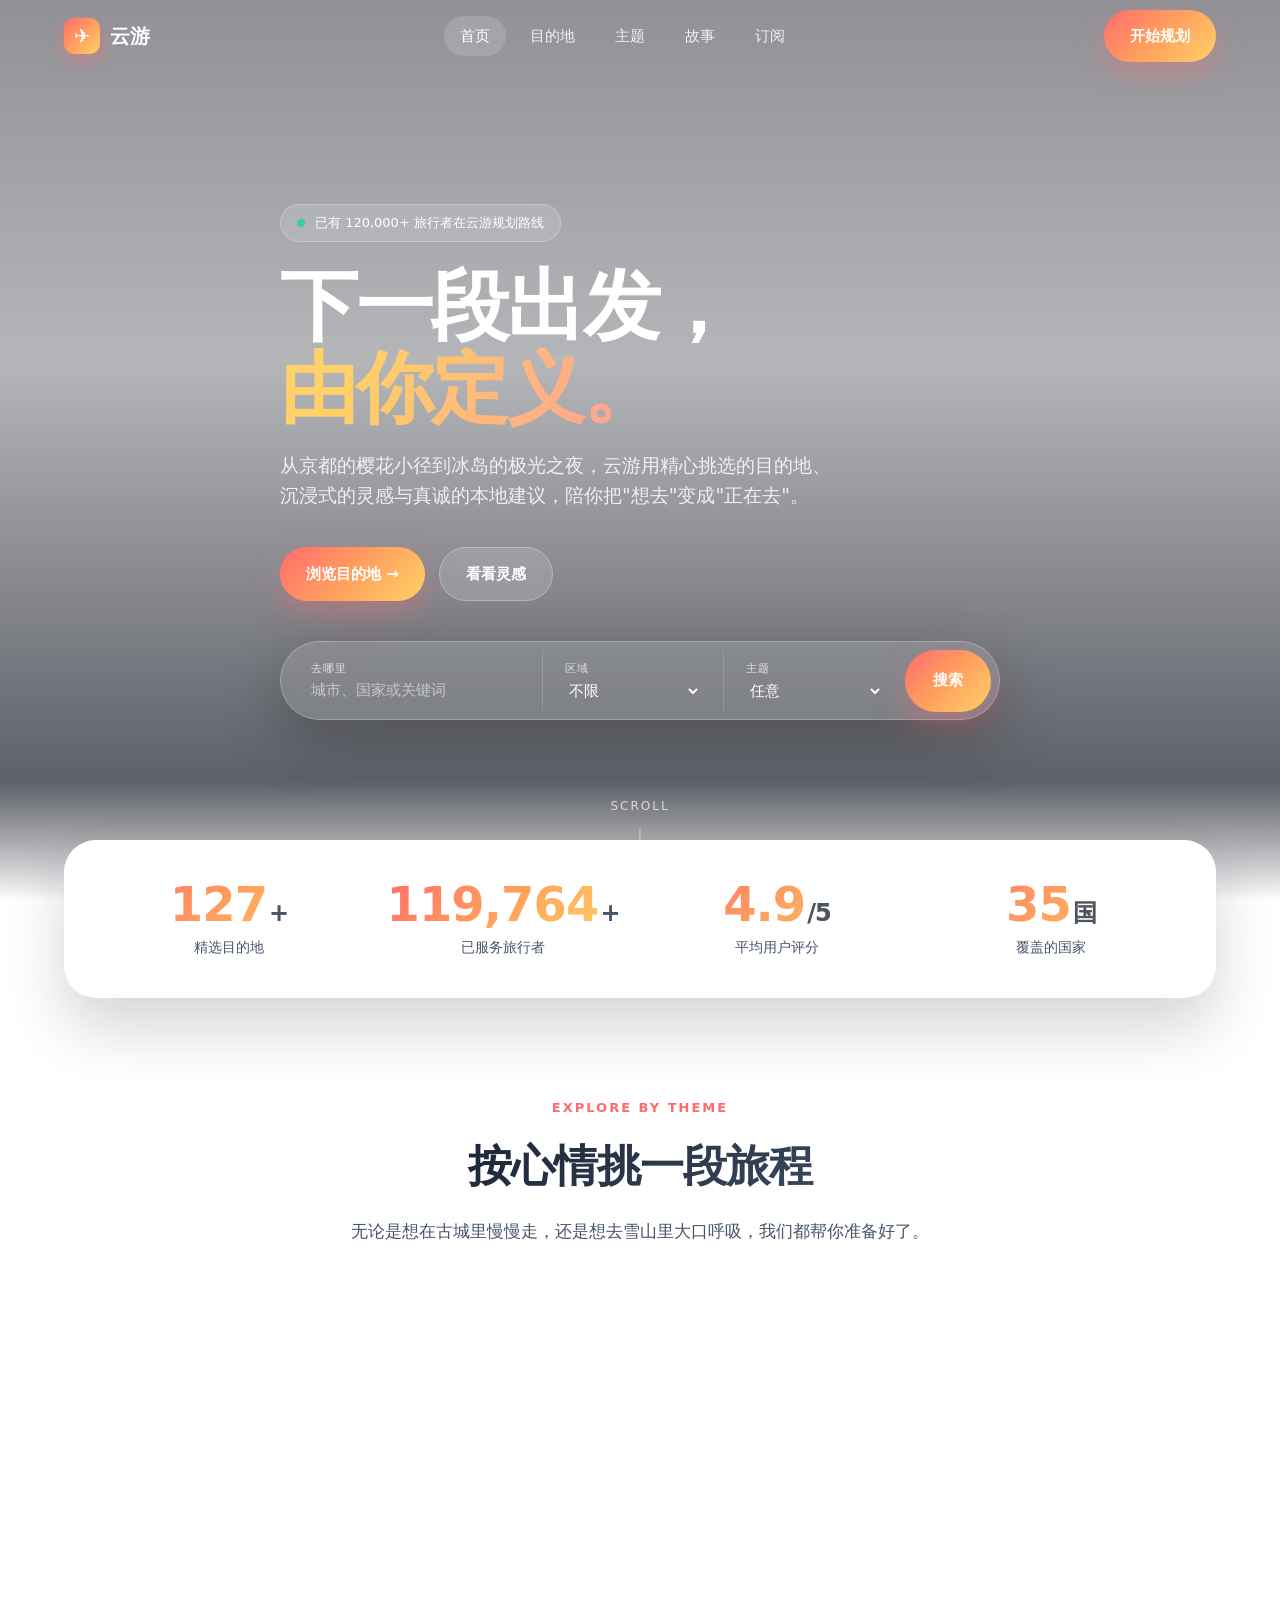
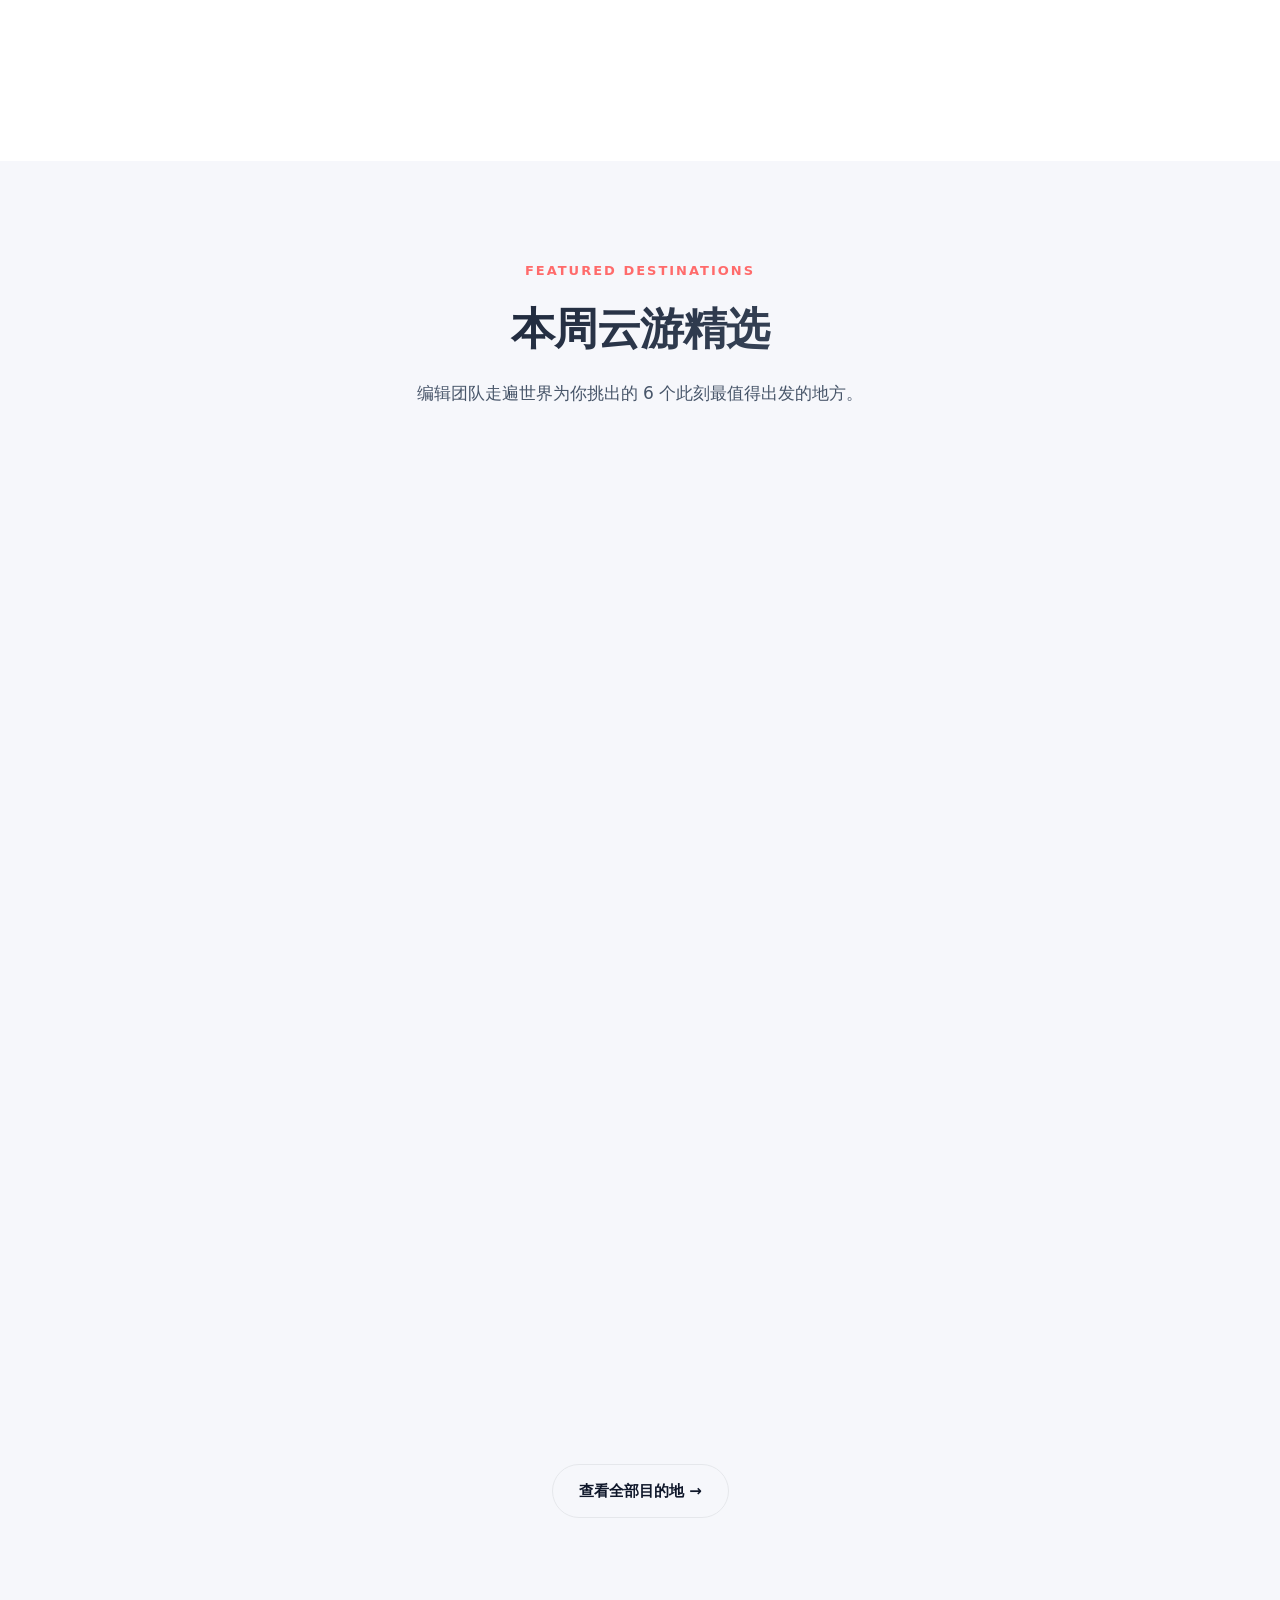
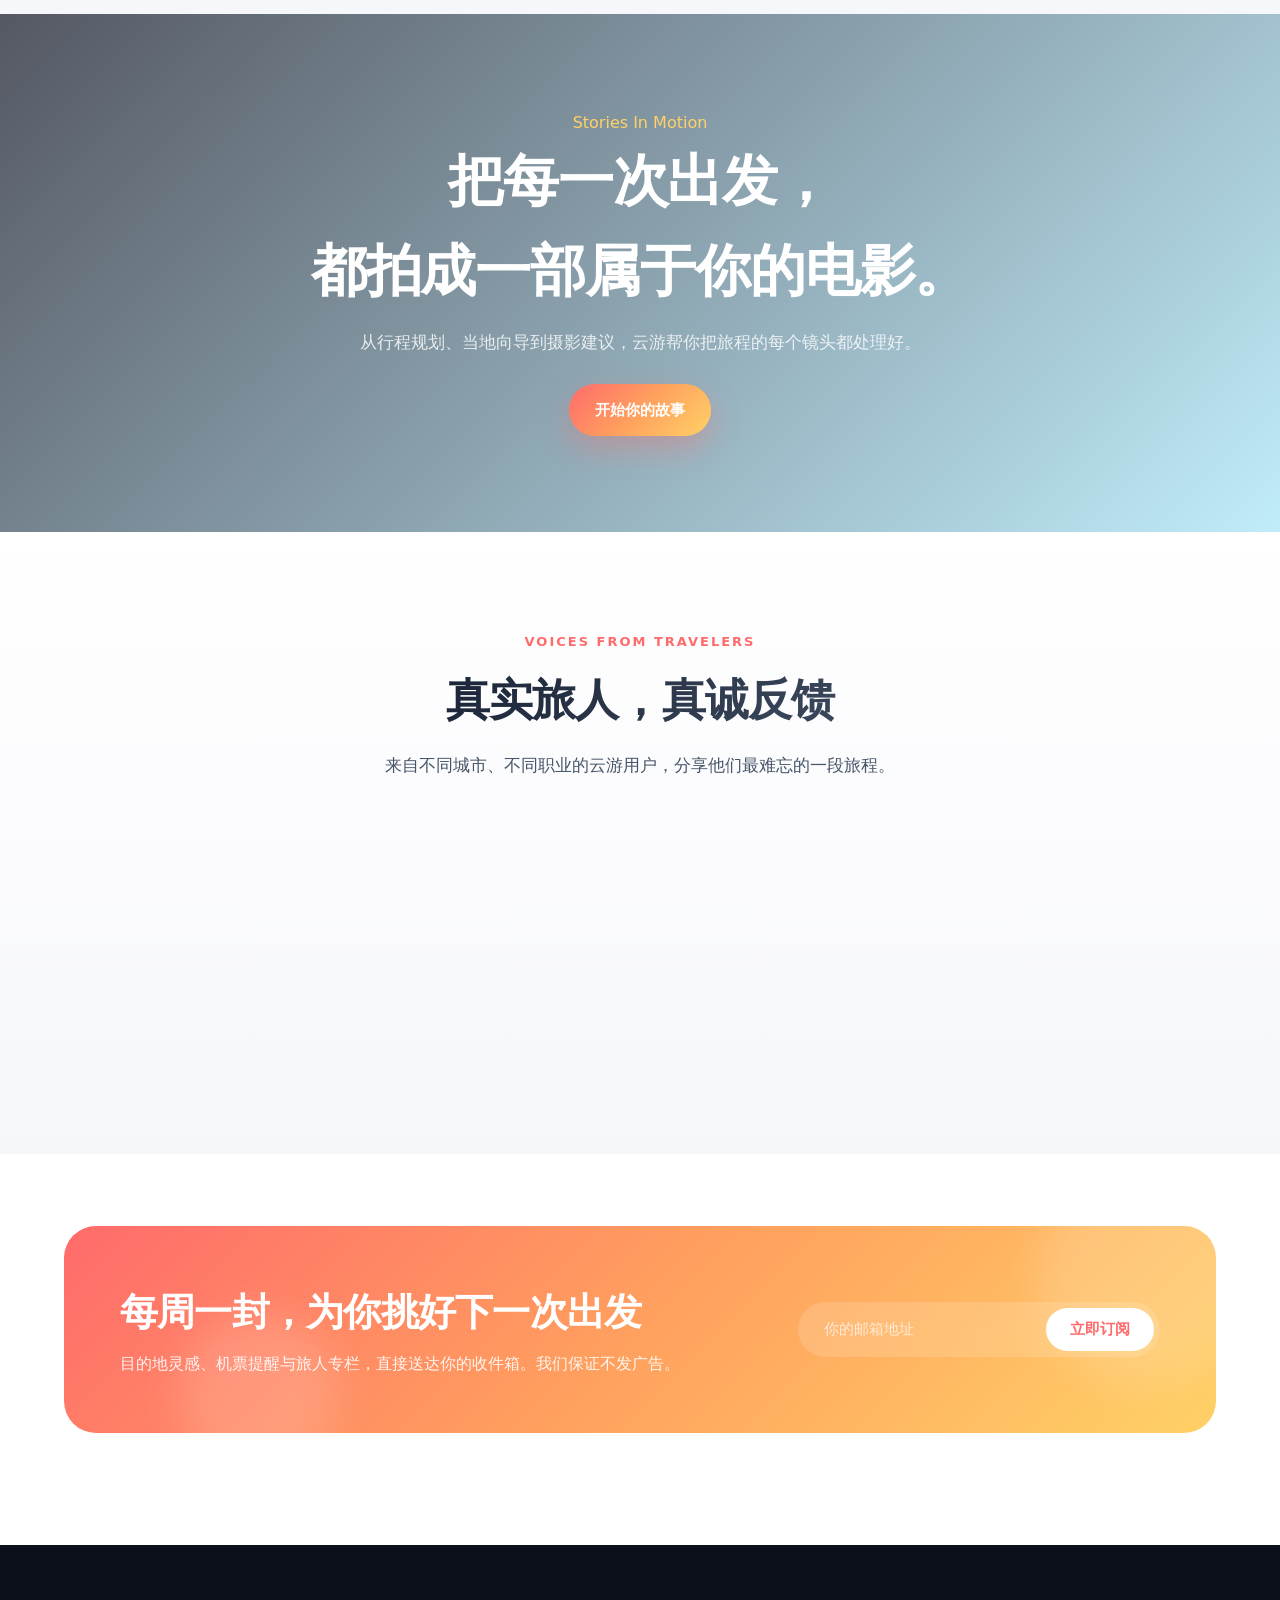
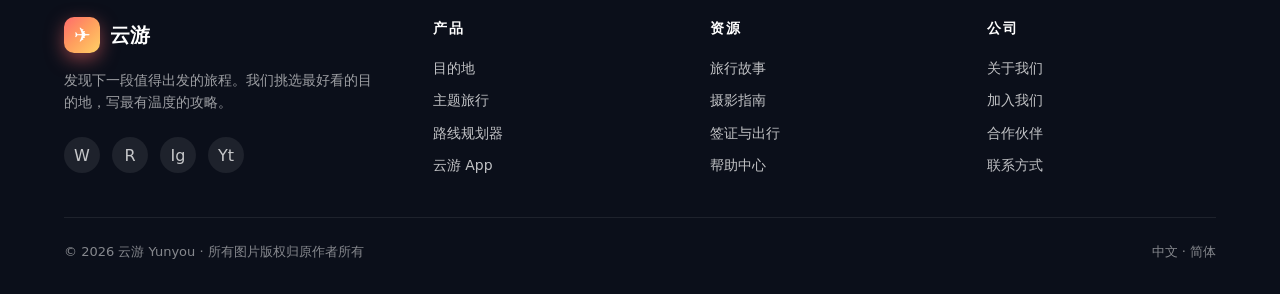
==== index.html @ 0c2c40e2 "feat: add static travel recommendation site (home/list/detail with animations) Co-authored-by: Gangg" ====
<!DOCTYPE html>
<html lang="zh-CN">
<head>
  <meta charset="UTF-8" />
  <meta name="viewport" content="width=device-width, initial-scale=1" />
  <title>云游 · 发现下一段值得出发的旅程</title>
  <meta name="description" content="云游是一个精选目的地旅游推荐平台：用沉浸式的图文、动态的路线与真实的旅人评价，为你挑一段下一次的出发。" />
  <link rel="icon" href="data:image/svg+xml,%3Csvg xmlns='http://www.w3.org/2000/svg' viewBox='0 0 100 100'%3E%3Ctext y='74' font-size='80'%3E%E2%9C%88%EF%B8%8F%3C/text%3E%3C/svg%3E" />
  <link rel="stylesheet" href="assets/css/main.css" />
  <link rel="stylesheet" href="assets/css/home.css" />
</head>
<body>
  <!-- -------- 顶部导航 -------- -->
  <header class="site-header is-transparent" data-header-mode="auto">
    <div class="container">
      <a class="brand" href="index.html">
        <span class="brand-mark">✈</span>
        <span>云游</span>
      </a>
      <nav class="nav">
        <a href="index.html" class="is-active">首页</a>
        <a href="destinations.html">目的地</a>
        <a href="#themes">主题</a>
        <a href="#stories">故事</a>
        <a href="#newsletter">订阅</a>
      </nav>
      <a href="destinations.html" class="btn btn--primary header-cta">开始规划</a>
      <button class="nav-toggle" aria-label="菜单"><span></span></button>
    </div>
  </header>

  <!-- -------- Hero -------- -->
  <section class="hero">
    <div class="hero-bg-wrap"></div>

    <div class="container hero-content">
      <span class="hero-badge">
        <span class="dot"></span> 已有 120,000+ 旅行者在云游规划路线
      </span>
      <h1>
        <span class="hero-word-anim" data-hero-title>下一段出发，</span>
        <br />
        <span class="accent">由你定义。</span>
      </h1>
      <p class="lead">从京都的樱花小径到冰岛的极光之夜，云游用精心挑选的目的地、沉浸式的灵感与真诚的本地建议，陪你把"想去"变成"正在去"。</p>
      <div class="hero-actions">
        <a href="destinations.html" class="btn btn--primary">浏览目的地 →</a>
        <a href="#featured" class="btn btn--ghost">看看灵感</a>
      </div>

      <form class="hero-search" data-hero-search>
        <div class="field">
          <label>去哪里</label>
          <input type="text" name="q" placeholder="城市、国家或关键词" />
        </div>
        <div class="field">
          <label>区域</label>
          <select name="region">
            <option value="">不限</option>
            <option>东亚</option>
            <option>东南亚</option>
            <option>欧洲</option>
            <option>北美</option>
            <option>非洲</option>
            <option>大洋洲</option>
          </select>
        </div>
        <div class="field">
          <label>主题</label>
          <select name="theme">
            <option value="">任意</option>
            <option>文化</option>
            <option>海岛</option>
            <option>自然</option>
            <option>美食</option>
            <option>探险</option>
            <option>浪漫</option>
          </select>
        </div>
        <button class="btn btn--primary" type="submit">搜索</button>
      </form>
    </div>

    <div class="hero-scroll">scroll</div>
    <div class="hero-shade"></div>
  </section>

  <!-- -------- 数据统计 -------- -->
  <section class="stats">
    <div class="container">
      <div class="stats-grid" data-reveal="scale">
        <div class="stat">
          <div class="stat-num"><span data-counter="128" data-duration="1600">0</span><small>+</small></div>
          <div class="stat-label">精选目的地</div>
        </div>
        <div class="stat">
          <div class="stat-num"><span data-counter="120000" data-duration="1800">0</span><small>+</small></div>
          <div class="stat-label">已服务旅行者</div>
        </div>
        <div class="stat">
          <div class="stat-num"><span data-counter="4.9" data-duration="1600" data-decimals="1">0</span><small>/5</small></div>
          <div class="stat-label">平均用户评分</div>
        </div>
        <div class="stat">
          <div class="stat-num"><span data-counter="36" data-duration="1600">0</span><small>国</small></div>
          <div class="stat-label">覆盖的国家</div>
        </div>
      </div>
    </div>
  </section>

  <!-- -------- 主题分类 -------- -->
  <section class="section" id="themes">
    <div class="container">
      <div class="section-head" data-reveal="up">
        <span class="eyebrow">Explore By Theme</span>
        <h2>按心情挑一段旅程</h2>
        <p>无论是想在古城里慢慢走，还是想去雪山里大口呼吸，我们都帮你准备好了。</p>
      </div>
      <div class="themes-grid" data-themes></div>
    </div>
  </section>

  <!-- -------- 精选目的地 -------- -->
  <section class="section featured" id="featured">
    <div class="container">
      <div class="section-head" data-reveal="up">
        <span class="eyebrow">Featured Destinations</span>
        <h2>本周云游精选</h2>
        <p>编辑团队走遍世界为你挑出的 6 个此刻最值得出发的地方。</p>
      </div>
      <div class="featured-grid" data-featured></div>
      <div style="text-align:center;margin-top:40px" data-reveal="up">
        <a href="destinations.html" class="btn btn--outline">查看全部目的地 →</a>
      </div>
    </div>
  </section>

  <!-- -------- 视差横幅 -------- -->
  <section class="parallax" id="stories">
    <div class="container" data-reveal="scale">
      <span class="eyebrow" style="color:#ffd166">Stories In Motion</span>
      <h2>把每一次出发，<br/>都拍成一部属于你的电影。</h2>
      <p>从行程规划、当地向导到摄影建议，云游帮你把旅程的每个镜头都处理好。</p>
      <a href="destinations.html" class="btn btn--primary">开始你的故事</a>
    </div>
  </section>

  <!-- -------- 用户评价 -------- -->
  <section class="section testimonials">
    <div class="container">
      <div class="section-head" data-reveal="up">
        <span class="eyebrow">Voices From Travelers</span>
        <h2>真实旅人，真诚反馈</h2>
        <p>来自不同城市、不同职业的云游用户，分享他们最难忘的一段旅程。</p>
      </div>
      <div class="testimonial-grid" data-testimonials></div>
    </div>
  </section>

  <!-- -------- 订阅 CTA -------- -->
  <section class="cta-band" id="newsletter">
    <div class="container">
      <div class="cta-wrap" data-reveal="up">
        <div>
          <h2>每周一封，为你挑好下一次出发</h2>
          <p>目的地灵感、机票提醒与旅人专栏，直接送达你的收件箱。我们保证不发广告。</p>
        </div>
        <form class="cta-form" data-newsletter>
          <input type="email" required placeholder="你的邮箱地址" />
          <button type="submit">立即订阅</button>
        </form>
      </div>
    </div>
  </section>

  <!-- -------- 页脚 -------- -->
  <footer class="site-footer">
    <div class="container">
      <div class="footer-grid">
        <div class="footer-brand">
          <a class="brand" href="index.html" style="color:#fff">
            <span class="brand-mark">✈</span>
            <span>云游</span>
          </a>
          <p>发现下一段值得出发的旅程。我们挑选最好看的目的地，写最有温度的攻略。</p>
          <div class="socials">
            <a href="#" aria-label="微博">W</a>
            <a href="#" aria-label="小红书">R</a>
            <a href="#" aria-label="Instagram">Ig</a>
            <a href="#" aria-label="YouTube">Yt</a>
          </div>
        </div>
        <div class="footer-col">
          <h4>产品</h4>
          <ul>
            <li><a href="destinations.html">目的地</a></li>
            <li><a href="#themes">主题旅行</a></li>
            <li><a href="#">路线规划器</a></li>
            <li><a href="#">云游 App</a></li>
          </ul>
        </div>
        <div class="footer-col">
          <h4>资源</h4>
          <ul>
            <li><a href="#stories">旅行故事</a></li>
            <li><a href="#">摄影指南</a></li>
            <li><a href="#">签证与出行</a></li>
            <li><a href="#">帮助中心</a></li>
          </ul>
        </div>
        <div class="footer-col">
          <h4>公司</h4>
          <ul>
            <li><a href="#">关于我们</a></li>
            <li><a href="#">加入我们</a></li>
            <li><a href="#">合作伙伴</a></li>
            <li><a href="#">联系方式</a></li>
          </ul>
        </div>
      </div>
      <div class="footer-bottom">
        <span>© 2026 云游 Yunyou · 所有图片版权归原作者所有</span>
        <span>中文 · 简体</span>
      </div>
    </div>
  </footer>

  <script src="assets/data/destinations.js"></script>
  <script src="assets/js/ui.js"></script>
  <script src="assets/js/home.js"></script>
</body>
</html>
---- assets/css/main.css ----
/* -------- variables -------- */
:root {
  --c-bg: #0b0f1a;
  --c-bg-soft: #111827;
  --c-surface: #ffffff;
  --c-surface-soft: #f6f7fb;
  --c-text: #0f172a;
  --c-text-soft: #475569;
  --c-text-mute: #94a3b8;
  --c-border: #e5e7eb;
  --c-primary: #ff6b6b;
  --c-primary-dark: #e85555;
  --c-accent: #4cc9f0;
  --c-accent-2: #ffd166;
  --c-gradient: linear-gradient(135deg, #ff6b6b 0%, #ffa05e 50%, #ffd166 100%);
  --c-gradient-cool: linear-gradient(135deg, #4cc9f0 0%, #7b7bff 60%, #c084fc 100%);
  --shadow-sm: 0 1px 3px rgba(15, 23, 42, 0.08);
  --shadow-md: 0 10px 30px rgba(15, 23, 42, 0.12);
  --shadow-lg: 0 30px 60px rgba(15, 23, 42, 0.18);
  --radius-sm: 8px;
  --radius-md: 14px;
  --radius-lg: 22px;
  --radius-xl: 32px;
  --header-h: 72px;
  --max-w: 1200px;
  --ease-out: cubic-bezier(0.22, 1, 0.36, 1);
  --ease-spring: cubic-bezier(0.34, 1.56, 0.64, 1);
}

/* -------- reset -------- */
*, *::before, *::after { box-sizing: border-box; }
html, body { margin: 0; padding: 0; }
html {
  scroll-behavior: smooth;
  -webkit-text-size-adjust: 100%;
}
body {
  font-family: "PingFang SC", "Noto Sans SC", "Microsoft YaHei", Inter, system-ui, -apple-system, Segoe UI, Roboto, sans-serif;
  color: var(--c-text);
  background: var(--c-surface);
  line-height: 1.6;
  -webkit-font-smoothing: antialiased;
  overflow-x: hidden;
}
img { max-width: 100%; display: block; }
a { color: inherit; text-decoration: none; }
button { font-family: inherit; cursor: pointer; border: none; background: none; }
input, select, textarea { font-family: inherit; }

/* -------- utilities -------- */
.container {
  width: 100%;
  max-width: var(--max-w);
  margin: 0 auto;
  padding: 0 24px;
}
.section {
  padding: 96px 0;
  position: relative;
}
.section--tight { padding: 64px 0; }
.section-head {
  text-align: center;
  max-width: 720px;
  margin: 0 auto 56px;
}
.section-head .eyebrow {
  display: inline-block;
  font-size: 13px;
  letter-spacing: 2px;
  text-transform: uppercase;
  color: var(--c-primary);
  font-weight: 600;
  margin-bottom: 12px;
}
.section-head h2 {
  font-size: clamp(28px, 4vw, 44px);
  margin: 0 0 16px;
  font-weight: 800;
  letter-spacing: -0.02em;
  background: linear-gradient(135deg, #0f172a, #475569);
  -webkit-background-clip: text;
  background-clip: text;
  color: transparent;
}
.section-head p {
  color: var(--c-text-soft);
  font-size: 17px;
  margin: 0;
}
.btn {
  display: inline-flex;
  align-items: center;
  gap: 8px;
  padding: 14px 26px;
  border-radius: 999px;
  font-weight: 600;
  font-size: 15px;
  transition: transform 0.25s var(--ease-spring), box-shadow 0.25s ease, background 0.25s ease;
  will-change: transform;
}
.btn--primary {
  background: var(--c-gradient);
  color: #fff;
  box-shadow: 0 12px 30px rgba(255, 107, 107, 0.35);
}
.btn--primary:hover {
  transform: translateY(-2px) scale(1.02);
  box-shadow: 0 20px 40px rgba(255, 107, 107, 0.45);
}
.btn--ghost {
  background: rgba(255, 255, 255, 0.15);
  color: #fff;
  backdrop-filter: blur(12px);
  border: 1px solid rgba(255, 255, 255, 0.3);
}
.btn--ghost:hover {
  background: rgba(255, 255, 255, 0.25);
  transform: translateY(-2px);
}
.btn--dark {
  background: var(--c-text);
  color: #fff;
}
.btn--dark:hover {
  transform: translateY(-2px);
  box-shadow: var(--shadow-md);
}
.btn--outline {
  background: transparent;
  color: var(--c-text);
  border: 1.5px solid var(--c-border);
}
.btn--outline:hover {
  border-color: var(--c-text);
  transform: translateY(-2px);
}
.chip {
  display: inline-flex;
  align-items: center;
  padding: 4px 12px;
  border-radius: 999px;
  font-size: 12px;
  font-weight: 600;
  background: rgba(255, 107, 107, 0.12);
  color: var(--c-primary-dark);
}

/* -------- header -------- */
.site-header {
  position: fixed;
  top: 0;
  left: 0;
  right: 0;
  height: var(--header-h);
  z-index: 50;
  transition: background 0.3s ease, box-shadow 0.3s ease, backdrop-filter 0.3s ease;
}
.site-header.is-transparent {
  background: transparent;
}
.site-header.is-solid {
  background: rgba(255, 255, 255, 0.85);
  backdrop-filter: saturate(180%) blur(16px);
  box-shadow: 0 1px 0 rgba(15, 23, 42, 0.06);
}
.site-header .container {
  height: 100%;
  display: flex;
  align-items: center;
  justify-content: space-between;
}
.brand {
  display: flex;
  align-items: center;
  gap: 10px;
  font-weight: 800;
  font-size: 20px;
  letter-spacing: -0.01em;
}
.brand-mark {
  width: 36px;
  height: 36px;
  border-radius: 10px;
  background: var(--c-gradient);
  display: inline-flex;
  align-items: center;
  justify-content: center;
  color: #fff;
  box-shadow: 0 6px 18px rgba(255, 107, 107, 0.5);
  transition: transform 0.5s var(--ease-spring);
}
.brand:hover .brand-mark {
  transform: rotate(-12deg) scale(1.08);
}
.nav {
  display: flex;
  gap: 8px;
  align-items: center;
}
.nav a {
  padding: 8px 16px;
  border-radius: 999px;
  font-size: 15px;
  font-weight: 500;
  color: var(--c-text-soft);
  transition: color 0.2s ease, background 0.2s ease;
}
.nav a:hover, .nav a.is-active {
  color: var(--c-text);
  background: rgba(15, 23, 42, 0.06);
}
.site-header.is-transparent .nav a {
  color: rgba(255, 255, 255, 0.85);
}
.site-header.is-transparent .nav a:hover,
.site-header.is-transparent .nav a.is-active {
  color: #fff;
  background: rgba(255, 255, 255, 0.15);
}
.site-header.is-transparent .brand { color: #fff; }
.header-cta { margin-left: 8px; }
.nav-toggle {
  display: none;
  width: 44px;
  height: 44px;
  border-radius: 12px;
  align-items: center;
  justify-content: center;
  color: var(--c-text);
}
.site-header.is-transparent .nav-toggle { color: #fff; }
.nav-toggle span {
  width: 20px;
  height: 2px;
  background: currentColor;
  position: relative;
  transition: all 0.3s ease;
}
.nav-toggle span::before,
.nav-toggle span::after {
  content: "";
  position: absolute;
  left: 0;
  width: 20px;
  height: 2px;
  background: currentColor;
  transition: all 0.3s ease;
}
.nav-toggle span::before { top: -7px; }
.nav-toggle span::after { top: 7px; }

/* -------- footer -------- */
.site-footer {
  background: var(--c-bg);
  color: rgba(255, 255, 255, 0.75);
  padding: 72px 0 32px;
  margin-top: 40px;
}
.site-footer a { color: rgba(255, 255, 255, 0.75); }
.site-footer a:hover { color: #fff; }
.footer-grid {
  display: grid;
  grid-template-columns: 1.4fr repeat(3, 1fr);
  gap: 48px;
  padding-bottom: 40px;
  border-bottom: 1px solid rgba(255, 255, 255, 0.08);
}
.footer-brand p {
  color: rgba(255, 255, 255, 0.6);
  margin: 16px 0 24px;
  max-width: 320px;
  font-size: 14px;
}
.footer-col h4 {
  color: #fff;
  margin: 0 0 18px;
  font-size: 14px;
  letter-spacing: 2px;
  text-transform: uppercase;
}
.footer-col ul { list-style: none; padding: 0; margin: 0; display: grid; gap: 10px; font-size: 14px; }
.footer-bottom {
  display: flex;
  justify-content: space-between;
  align-items: center;
  padding-top: 24px;
  font-size: 13px;
  color: rgba(255, 255, 255, 0.5);
}
.socials { display: flex; gap: 12px; }
.socials a {
  width: 36px;
  height: 36px;
  border-radius: 50%;
  background: rgba(255, 255, 255, 0.08);
  display: inline-flex;
  align-items: center;
  justify-content: center;
  transition: background 0.2s ease, transform 0.25s var(--ease-spring);
}
.socials a:hover {
  background: var(--c-primary);
  transform: translateY(-3px);
}

/* -------- reveal (scroll animation) -------- */
[data-reveal] {
  opacity: 0;
  transform: translateY(32px);
  transition: opacity 0.8s var(--ease-out), transform 0.8s var(--ease-out);
  transition-delay: var(--reveal-delay, 0s);
}
[data-reveal="left"] { transform: translateX(-40px); }
[data-reveal="right"] { transform: translateX(40px); }
[data-reveal="scale"] { transform: scale(0.92); }
[data-reveal].is-visible {
  opacity: 1;
  transform: translate(0, 0) scale(1);
}

/* -------- responsive -------- */
@media (max-width: 860px) {
  .section { padding: 72px 0; }
  .footer-grid { grid-template-columns: 1fr 1fr; gap: 32px; }
  .footer-brand { grid-column: 1 / -1; }
  .nav { display: none; }
  .nav-toggle { display: inline-flex; }
  .header-cta { display: none; }
}
@media (max-width: 560px) {
  .section { padding: 56px 0; }
  .footer-grid { grid-template-columns: 1fr; }
  .footer-bottom { flex-direction: column; gap: 12px; }
}
---- assets/css/home.css ----
/* -------- hero -------- */
.hero {
  position: relative;
  min-height: 100vh;
  color: #fff;
  overflow: hidden;
  isolation: isolate;
  display: flex;
  align-items: center;
  padding-top: var(--header-h);
}
.hero::before {
  content: "";
  position: absolute;
  inset: 0;
  background: linear-gradient(
    180deg,
    rgba(8, 12, 24, 0.45) 0%,
    rgba(8, 12, 24, 0.3) 40%,
    rgba(8, 12, 24, 0.75) 100%
  );
  z-index: 2;
}
.hero-bg {
  position: absolute;
  inset: -40px;
  z-index: 1;
  background-size: cover;
  background-position: center;
  will-change: transform;
  transition: opacity 1.2s ease;
}
.hero-bg.is-current {
  animation: kenburns 14s ease-in-out infinite alternate;
}
.hero-bg:not(.is-current) { opacity: 0; }
@keyframes kenburns {
  0% { transform: scale(1.05) translate(0, 0); }
  100% { transform: scale(1.18) translate(-1%, -2%); }
}
.hero-shade {
  position: absolute;
  inset: auto 0 -1px;
  height: 120px;
  z-index: 3;
  background: linear-gradient(180deg, transparent 0%, var(--c-surface) 100%);
}
.hero-content {
  position: relative;
  z-index: 4;
  padding: 48px 0 96px;
  max-width: 720px;
}
.hero-badge {
  display: inline-flex;
  align-items: center;
  gap: 10px;
  padding: 8px 16px;
  border-radius: 999px;
  background: rgba(255, 255, 255, 0.14);
  backdrop-filter: blur(12px);
  border: 1px solid rgba(255, 255, 255, 0.25);
  font-size: 13px;
  font-weight: 500;
  margin-bottom: 24px;
  animation: floatIn 0.9s var(--ease-out) both;
}
.hero-badge .dot {
  width: 8px;
  height: 8px;
  border-radius: 50%;
  background: #34d399;
  box-shadow: 0 0 0 0 rgba(52, 211, 153, 0.6);
  animation: ping 1.8s ease-out infinite;
}
@keyframes ping {
  0% { box-shadow: 0 0 0 0 rgba(52, 211, 153, 0.6); }
  80%, 100% { box-shadow: 0 0 0 10px rgba(52, 211, 153, 0); }
}
.hero h1 {
  font-size: clamp(40px, 6.5vw, 78px);
  line-height: 1.05;
  font-weight: 800;
  letter-spacing: -0.03em;
  margin: 0 0 20px;
}
.hero h1 .accent {
  background: linear-gradient(120deg, #ffd166 10%, #ff8fa3 60%, #a5b4fc 100%);
  -webkit-background-clip: text;
  background-clip: text;
  color: transparent;
  display: inline-block;
  animation: shimmer 4s ease-in-out infinite;
  background-size: 200% 200%;
}
@keyframes shimmer {
  0%, 100% { background-position: 0% 50%; }
  50% { background-position: 100% 50%; }
}
.hero p.lead {
  color: rgba(255, 255, 255, 0.85);
  font-size: 19px;
  max-width: 560px;
  margin: 0 0 36px;
}
.hero-actions {
  display: flex;
  gap: 14px;
  flex-wrap: wrap;
}
.hero-word-anim > span {
  display: inline-block;
  opacity: 0;
  transform: translateY(30px);
  animation: wordUp 0.8s var(--ease-spring) forwards;
}
@keyframes wordUp {
  to { opacity: 1; transform: translateY(0); }
}
@keyframes floatIn {
  from { opacity: 0; transform: translateY(12px); }
  to { opacity: 1; transform: translateY(0); }
}

/* hero search */
.hero-search {
  margin-top: 40px;
  display: grid;
  grid-template-columns: 1.4fr 1fr 1fr auto;
  gap: 0;
  background: rgba(255, 255, 255, 0.12);
  border: 1px solid rgba(255, 255, 255, 0.24);
  backdrop-filter: blur(18px);
  border-radius: 999px;
  padding: 8px;
  box-shadow: 0 20px 60px rgba(0, 0, 0, 0.25);
  max-width: 720px;
  animation: floatIn 1.1s var(--ease-out) 0.3s both;
}
.hero-search .field {
  padding: 10px 22px;
  display: flex;
  flex-direction: column;
  border-right: 1px solid rgba(255, 255, 255, 0.16);
  min-width: 0;
}
.hero-search .field:last-of-type { border-right: none; }
.hero-search label {
  font-size: 11px;
  letter-spacing: 1.2px;
  text-transform: uppercase;
  color: rgba(255, 255, 255, 0.75);
  margin-bottom: 4px;
}
.hero-search input, .hero-search select {
  background: transparent;
  border: none;
  color: #fff;
  font-size: 15px;
  font-weight: 500;
  outline: none;
  padding: 0;
  min-width: 0;
  width: 100%;
}
.hero-search input::placeholder { color: rgba(255, 255, 255, 0.55); }
.hero-search select option { color: #0f172a; }
.hero-search .btn--primary {
  border-radius: 999px;
  padding: 14px 28px;
}
.hero-scroll {
  position: absolute;
  bottom: 32px;
  left: 50%;
  transform: translateX(-50%);
  z-index: 4;
  color: rgba(255, 255, 255, 0.7);
  font-size: 12px;
  letter-spacing: 2px;
  text-transform: uppercase;
  animation: bounceY 2.2s ease-in-out infinite;
}
.hero-scroll::after {
  content: "";
  display: block;
  width: 1px;
  height: 40px;
  background: rgba(255, 255, 255, 0.5);
  margin: 12px auto 0;
}
@keyframes bounceY {
  0%, 100% { transform: translate(-50%, 0); opacity: 0.7; }
  50% { transform: translate(-50%, -8px); opacity: 1; }
}

/* -------- stats -------- */
.stats {
  padding: 40px 0 0;
}
.stats-grid {
  display: grid;
  grid-template-columns: repeat(4, 1fr);
  gap: 24px;
  padding: 40px;
  border-radius: var(--radius-xl);
  background: var(--c-surface);
  box-shadow: var(--shadow-lg);
  position: relative;
  z-index: 10;
  margin-top: -100px;
}
.stat { text-align: center; }
.stat-num {
  font-size: clamp(32px, 4vw, 48px);
  font-weight: 800;
  background: var(--c-gradient);
  -webkit-background-clip: text;
  background-clip: text;
  color: transparent;
  letter-spacing: -0.02em;
  line-height: 1;
}
.stat-num small { font-size: 0.5em; margin-left: 2px; color: var(--c-text-soft); -webkit-text-fill-color: var(--c-text-soft); }
.stat-label {
  margin-top: 8px;
  color: var(--c-text-soft);
  font-size: 14px;
}

/* -------- feature cards (themes) -------- */
.themes-grid {
  display: grid;
  grid-template-columns: repeat(4, 1fr);
  gap: 20px;
}
.theme-card {
  position: relative;
  aspect-ratio: 3/4;
  border-radius: var(--radius-lg);
  overflow: hidden;
  cursor: pointer;
  isolation: isolate;
}
.theme-card::before {
  content: "";
  position: absolute;
  inset: 0;
  background-size: cover;
  background-position: center;
  background-image: var(--img);
  transition: transform 0.8s var(--ease-out);
  z-index: 1;
}
.theme-card::after {
  content: "";
  position: absolute;
  inset: 0;
  background: linear-gradient(180deg, rgba(0,0,0,0.1) 0%, rgba(0,0,0,0.75) 100%);
  z-index: 2;
  transition: opacity 0.35s ease;
}
.theme-card:hover::before { transform: scale(1.1); }
.theme-card .content {
  position: relative;
  z-index: 3;
  color: #fff;
  padding: 24px;
  height: 100%;
  display: flex;
  flex-direction: column;
  justify-content: flex-end;
}
.theme-card .content h3 {
  font-size: 24px;
  margin: 0 0 4px;
  font-weight: 700;
}
.theme-card .content p {
  margin: 0;
  font-size: 14px;
  color: rgba(255, 255, 255, 0.75);
  transform: translateY(8px);
  opacity: 0;
  transition: all 0.35s ease;
}
.theme-card:hover .content p { transform: translateY(0); opacity: 1; }
.theme-card .arrow {
  position: absolute;
  top: 20px;
  right: 20px;
  width: 42px;
  height: 42px;
  border-radius: 50%;
  background: rgba(255, 255, 255, 0.18);
  backdrop-filter: blur(10px);
  z-index: 3;
  display: grid;
  place-items: center;
  color: #fff;
  transition: transform 0.35s var(--ease-spring), background 0.35s ease;
}
.theme-card:hover .arrow {
  transform: rotate(-45deg) scale(1.08);
  background: var(--c-primary);
}

/* -------- featured destinations -------- */
.featured {
  background: var(--c-surface-soft);
}
.featured-grid {
  display: grid;
  grid-template-columns: repeat(3, 1fr);
  gap: 28px;
}
.dest-card {
  background: var(--c-surface);
  border-radius: var(--radius-lg);
  overflow: hidden;
  transition: transform 0.4s var(--ease-out), box-shadow 0.4s ease;
  cursor: pointer;
  display: flex;
  flex-direction: column;
  border: 1px solid rgba(15, 23, 42, 0.04);
}
.dest-card:hover {
  transform: translateY(-8px);
  box-shadow: var(--shadow-lg);
}
.dest-card-media {
  position: relative;
  aspect-ratio: 4/3;
  overflow: hidden;
}
.dest-card-media::after {
  content: "";
  position: absolute;
  inset: 0;
  background: linear-gradient(180deg, transparent 60%, rgba(0,0,0,0.35) 100%);
}
.dest-card-media img {
  width: 100%;
  height: 100%;
  object-fit: cover;
  transition: transform 0.8s var(--ease-out);
}
.dest-card:hover .dest-card-media img { transform: scale(1.08); }
.dest-card-media .price-tag {
  position: absolute;
  top: 16px;
  right: 16px;
  background: rgba(255, 255, 255, 0.95);
  color: var(--c-text);
  padding: 6px 12px;
  border-radius: 999px;
  font-size: 13px;
  font-weight: 700;
  backdrop-filter: blur(8px);
  z-index: 2;
  box-shadow: var(--shadow-sm);
}
.dest-card-media .fav {
  position: absolute;
  top: 16px;
  left: 16px;
  width: 40px;
  height: 40px;
  border-radius: 50%;
  background: rgba(255, 255, 255, 0.2);
  backdrop-filter: blur(10px);
  display: grid;
  place-items: center;
  color: #fff;
  z-index: 2;
  transition: transform 0.3s var(--ease-spring), color 0.2s ease;
}
.dest-card-media .fav:hover { color: #ff6b6b; transform: scale(1.1); }
.dest-card-body {
  padding: 20px 22px 24px;
  display: flex;
  flex-direction: column;
  flex: 1;
}
.dest-card-meta {
  display: flex;
  justify-content: space-between;
  align-items: center;
  font-size: 13px;
  color: var(--c-text-soft);
  margin-bottom: 6px;
}
.dest-card-meta .rating { display: inline-flex; align-items: center; gap: 4px; color: #f59e0b; font-weight: 600; }
.dest-card-body h3 { margin: 0 0 4px; font-size: 22px; font-weight: 700; letter-spacing: -0.01em; }
.dest-card-body .tagline { color: var(--c-text-soft); font-size: 15px; margin: 0 0 16px; }
.dest-card-tags { display: flex; gap: 6px; flex-wrap: wrap; margin-top: auto; padding-top: 14px; border-top: 1px dashed var(--c-border); }
.dest-card-tags .chip { background: var(--c-surface-soft); color: var(--c-text-soft); }

/* -------- parallax band -------- */
.parallax {
  position: relative;
  min-height: 360px;
  display: grid;
  place-items: center;
  color: #fff;
  text-align: center;
  overflow: hidden;
  isolation: isolate;
}
.parallax::before {
  content: "";
  position: absolute;
  inset: -80px 0;
  background-image: url("https://images.unsplash.com/photo-1470770841072-f978cf4d019e?auto=format&fit=crop&w=2000&q=80");
  background-size: cover;
  background-position: center;
  background-attachment: fixed;
  z-index: 1;
}
.parallax::after {
  content: "";
  position: absolute;
  inset: 0;
  background: linear-gradient(135deg, rgba(12, 17, 32, 0.7), rgba(76, 201, 240, 0.35));
  z-index: 2;
}
.parallax .container { position: relative; z-index: 3; padding: 96px 0; }
.parallax h2 {
  font-size: clamp(32px, 5vw, 56px);
  margin: 0 0 14px;
  letter-spacing: -0.02em;
  font-weight: 800;
}
.parallax p { color: rgba(255,255,255,0.82); max-width: 600px; margin: 0 auto 28px; font-size: 17px; }

/* -------- testimonials -------- */
.testimonials {
  background: linear-gradient(180deg, #fff 0%, var(--c-surface-soft) 100%);
}
.testimonial-grid {
  display: grid;
  grid-template-columns: repeat(3, 1fr);
  gap: 24px;
}
.testimonial {
  background: #fff;
  border-radius: var(--radius-lg);
  padding: 32px;
  box-shadow: var(--shadow-sm);
  border: 1px solid rgba(15, 23, 42, 0.04);
  transition: transform 0.4s var(--ease-out), box-shadow 0.4s ease;
  position: relative;
}
.testimonial:hover {
  transform: translateY(-6px);
  box-shadow: var(--shadow-md);
}
.testimonial .quote-mark {
  position: absolute;
  top: 24px;
  right: 28px;
  font-size: 80px;
  font-family: Georgia, serif;
  color: rgba(255, 107, 107, 0.12);
  line-height: 1;
}
.testimonial .stars { color: #f59e0b; margin-bottom: 12px; letter-spacing: 2px; }
.testimonial p { margin: 0 0 24px; color: var(--c-text); font-size: 15px; line-height: 1.7; }
.testimonial .person { display: flex; gap: 12px; align-items: center; }
.testimonial .person img {
  width: 44px;
  height: 44px;
  border-radius: 50%;
  object-fit: cover;
}
.testimonial .person .name { font-weight: 700; font-size: 15px; }
.testimonial .person .role { color: var(--c-text-mute); font-size: 13px; }

/* -------- cta -------- */
.cta-band {
  padding: 72px 0;
}
.cta-wrap {
  background: var(--c-gradient);
  border-radius: var(--radius-xl);
  padding: 56px;
  color: #fff;
  display: grid;
  grid-template-columns: 1.2fr auto;
  gap: 32px;
  align-items: center;
  position: relative;
  overflow: hidden;
}
.cta-wrap::before,
.cta-wrap::after {
  content: "";
  position: absolute;
  border-radius: 50%;
  background: rgba(255, 255, 255, 0.15);
  filter: blur(20px);
  animation: blob 8s ease-in-out infinite;
}
.cta-wrap::before { width: 220px; height: 220px; top: -60px; right: -40px; }
.cta-wrap::after { width: 160px; height: 160px; bottom: -40px; left: 10%; animation-delay: -3s; }
@keyframes blob {
  0%, 100% { transform: translate(0, 0) scale(1); }
  50% { transform: translate(12px, -10px) scale(1.1); }
}
.cta-wrap h2 {
  font-size: clamp(26px, 3.4vw, 38px);
  margin: 0 0 8px;
  letter-spacing: -0.02em;
  font-weight: 800;
  position: relative;
  z-index: 2;
}
.cta-wrap p { margin: 0; color: rgba(255, 255, 255, 0.9); position: relative; z-index: 2; max-width: 600px; }
.cta-form {
  display: flex;
  gap: 8px;
  background: rgba(255, 255, 255, 0.15);
  padding: 6px;
  border-radius: 999px;
  backdrop-filter: blur(12px);
  position: relative;
  z-index: 2;
}
.cta-form input {
  background: transparent;
  border: none;
  outline: none;
  color: #fff;
  font-size: 15px;
  padding: 12px 20px;
  min-width: 220px;
}
.cta-form input::placeholder { color: rgba(255, 255, 255, 0.7); }
.cta-form button {
  background: #fff;
  color: var(--c-primary);
  padding: 12px 24px;
  border-radius: 999px;
  font-weight: 700;
  font-size: 15px;
  transition: transform 0.2s var(--ease-spring);
}
.cta-form button:hover { transform: scale(1.05); }

/* -------- responsive -------- */
@media (max-width: 960px) {
  .themes-grid { grid-template-columns: repeat(2, 1fr); }
  .featured-grid { grid-template-columns: repeat(2, 1fr); }
  .testimonial-grid { grid-template-columns: 1fr; }
  .stats-grid { grid-template-columns: repeat(2, 1fr); }
  .cta-wrap { grid-template-columns: 1fr; padding: 40px; }
  .hero-search { grid-template-columns: 1fr 1fr; border-radius: var(--radius-lg); padding: 12px; }
  .hero-search .field { border-right: none; border-bottom: 1px solid rgba(255, 255, 255, 0.12); padding: 12px 16px; }
  .hero-search .btn--primary { grid-column: 1 / -1; justify-content: center; }
  .parallax::before { background-attachment: scroll; }
}
@media (max-width: 560px) {
  .featured-grid { grid-template-columns: 1fr; }
  .themes-grid { grid-template-columns: 1fr 1fr; }
  .stats-grid { grid-template-columns: 1fr 1fr; padding: 28px 20px; margin-top: -80px; }
  .cta-form { flex-direction: column; width: 100%; padding: 10px; border-radius: var(--radius-md); }
  .cta-form input { min-width: 0; width: 100%; padding: 14px; }
  .cta-form button { padding: 14px; border-radius: var(--radius-sm); }
}
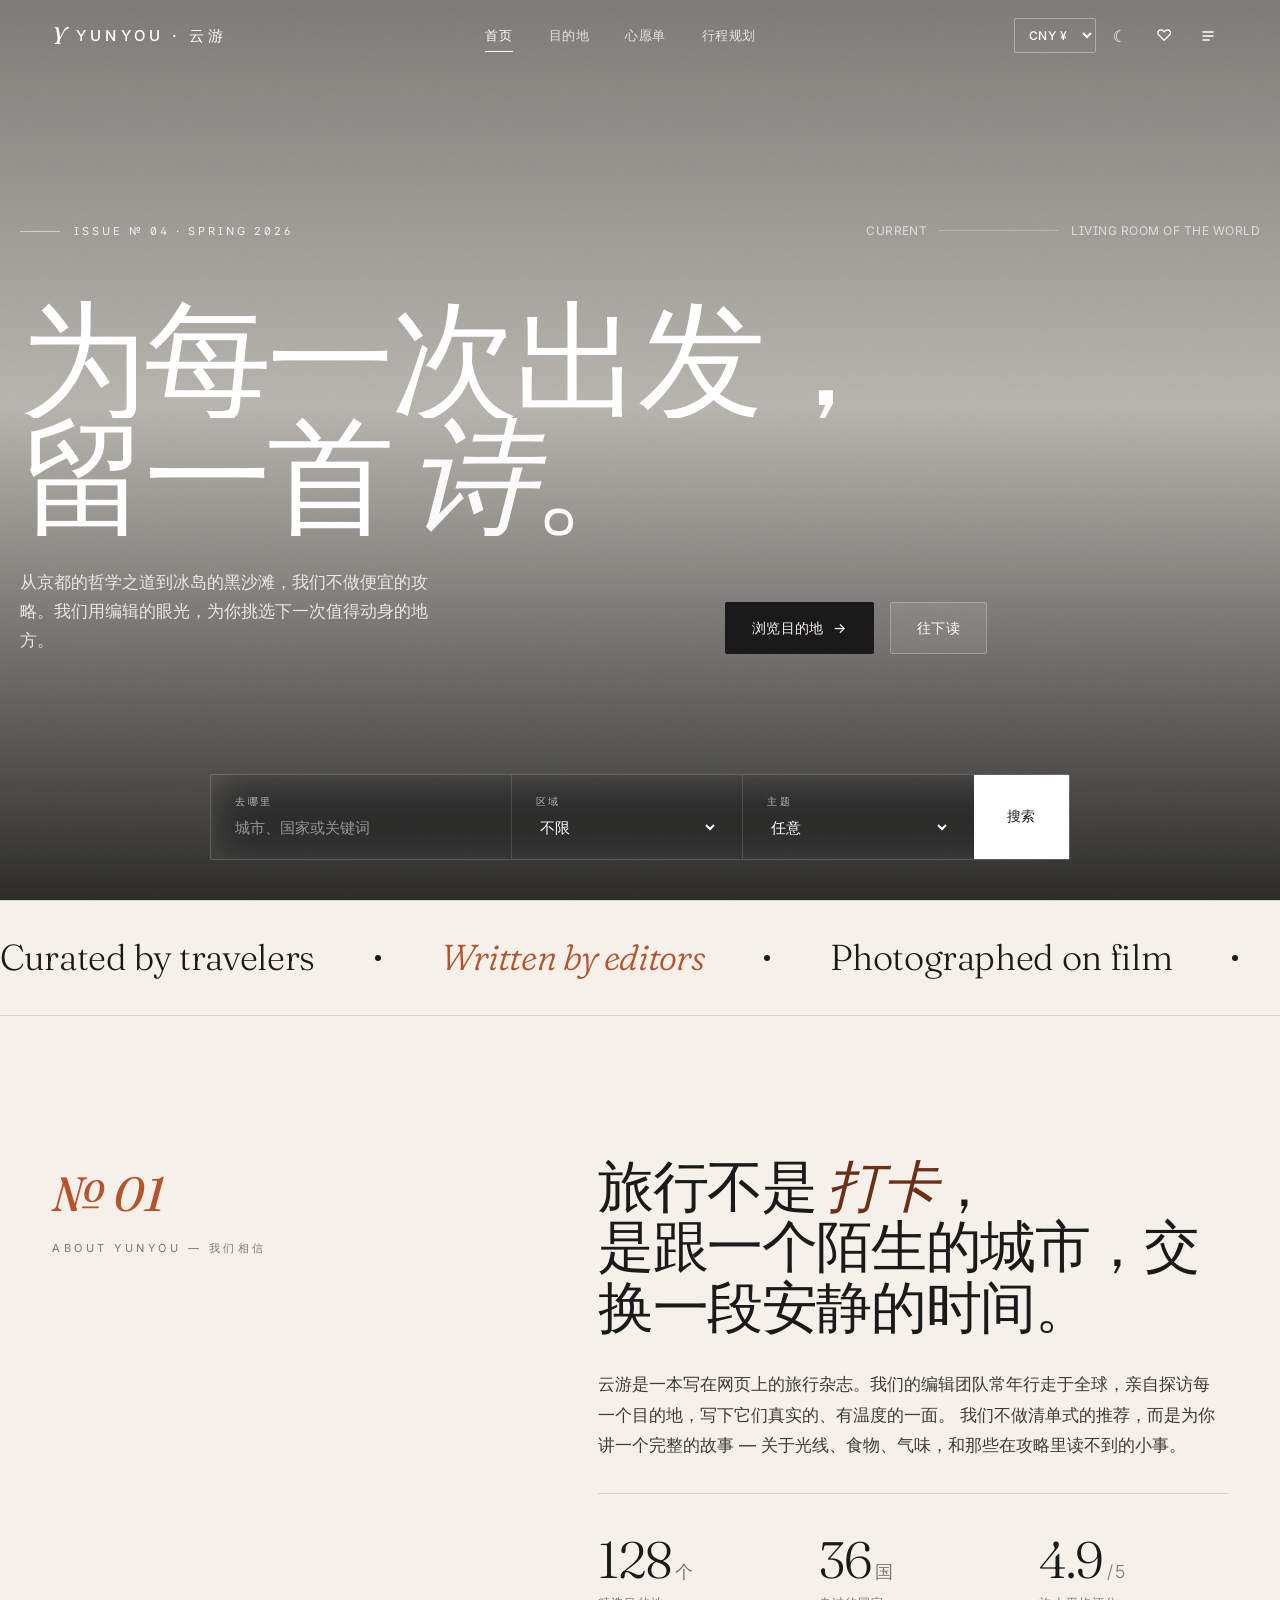
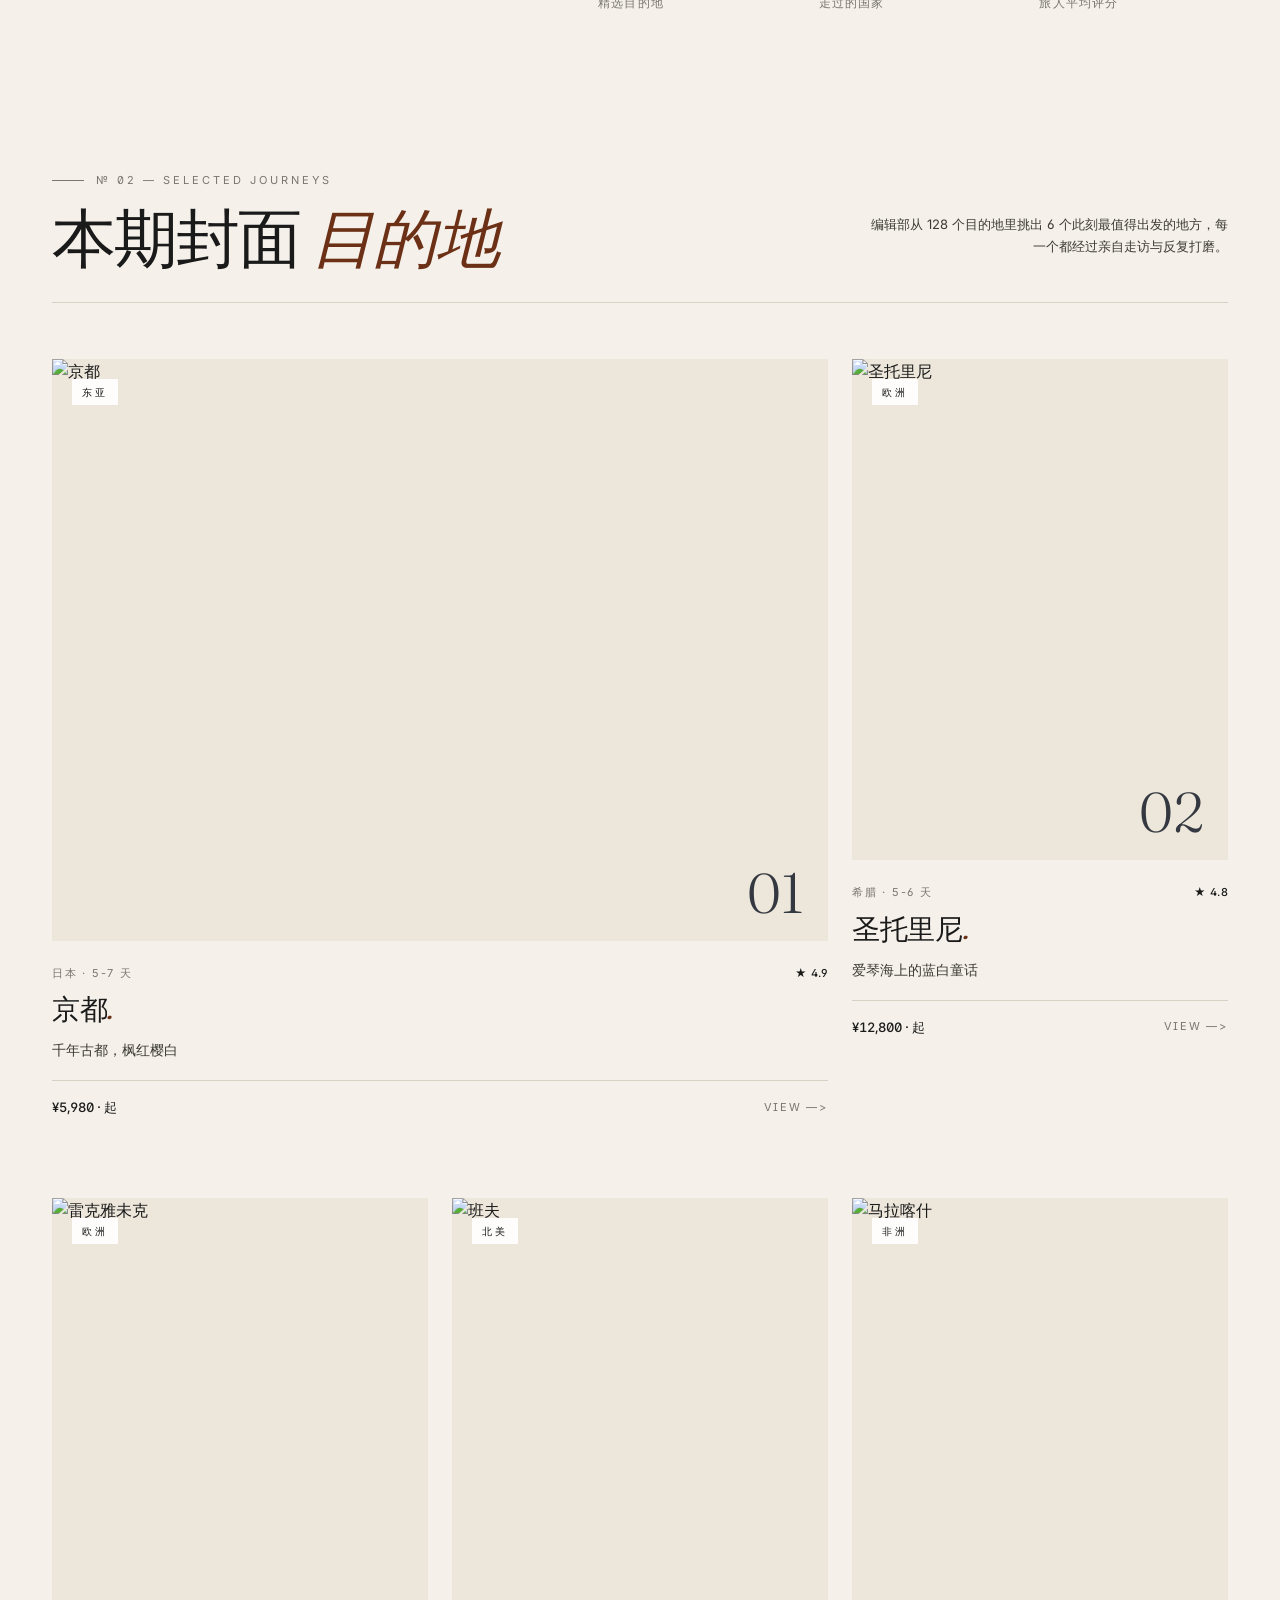
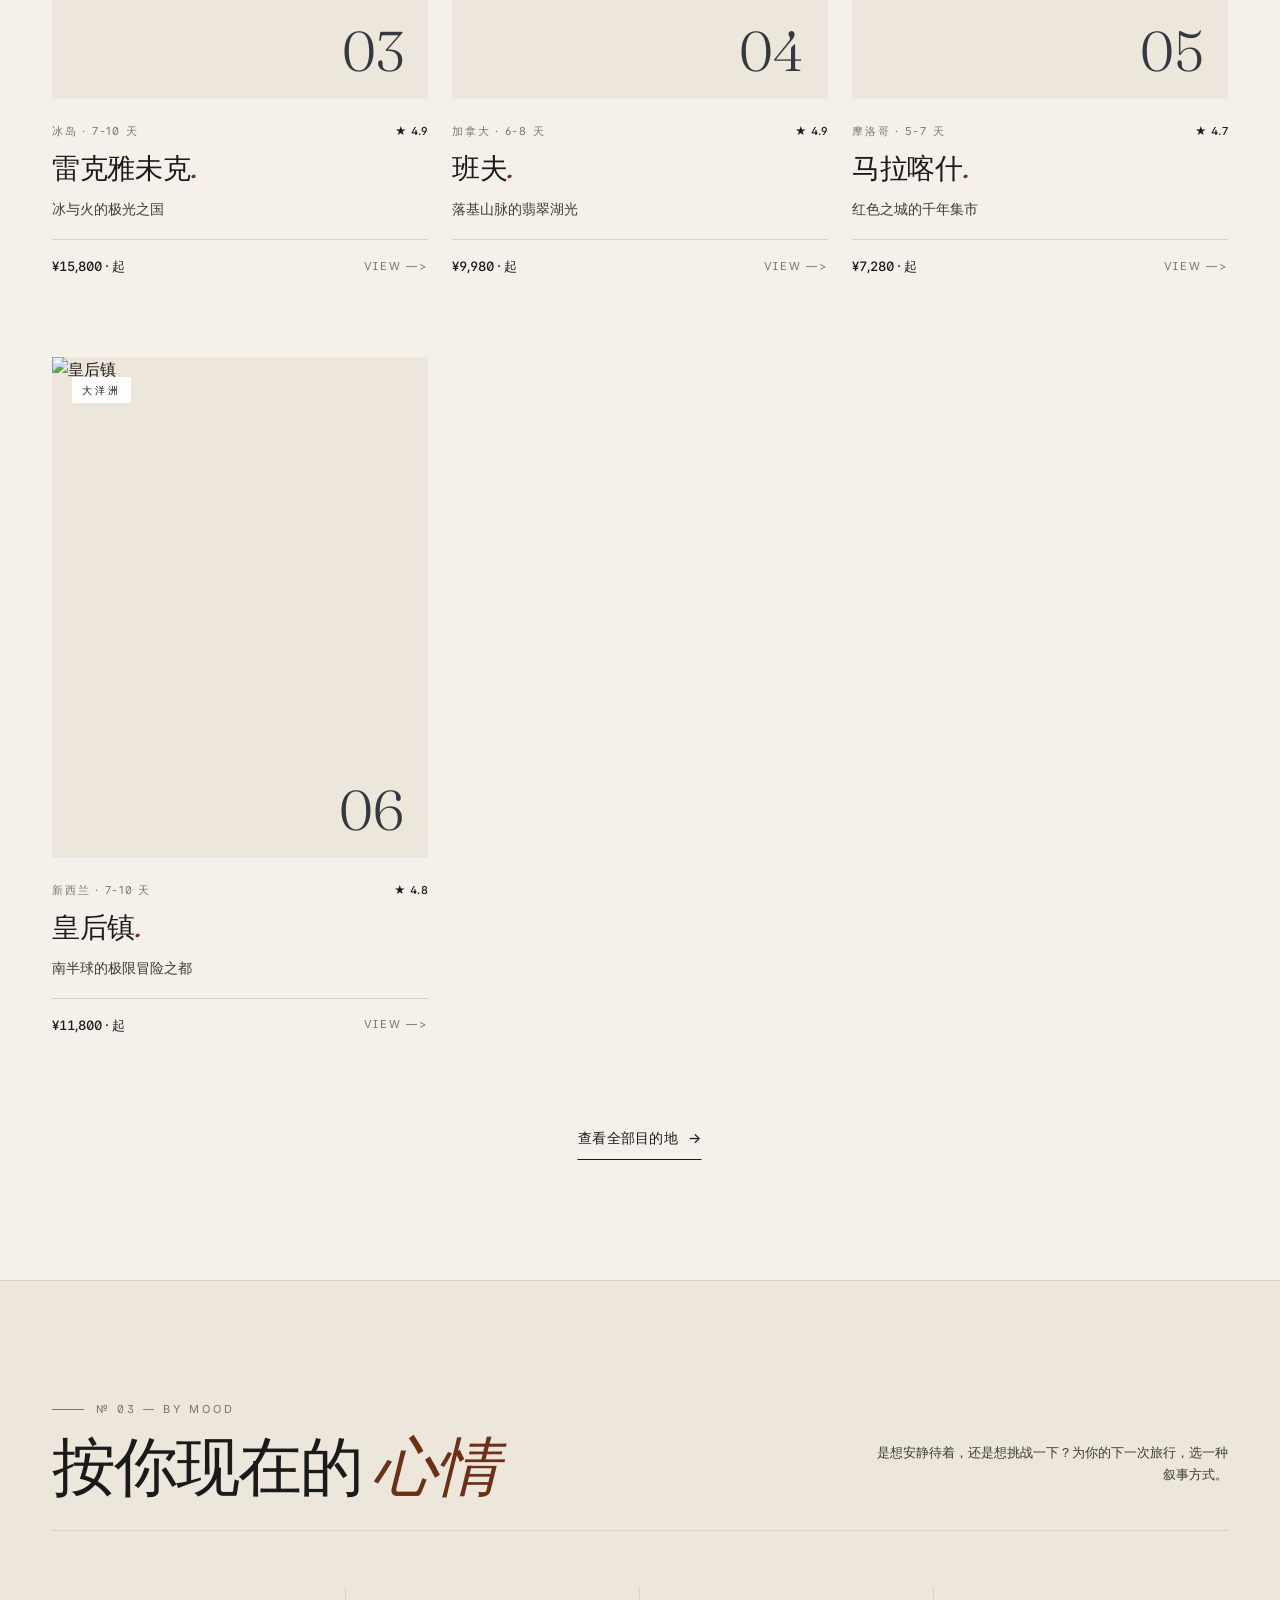
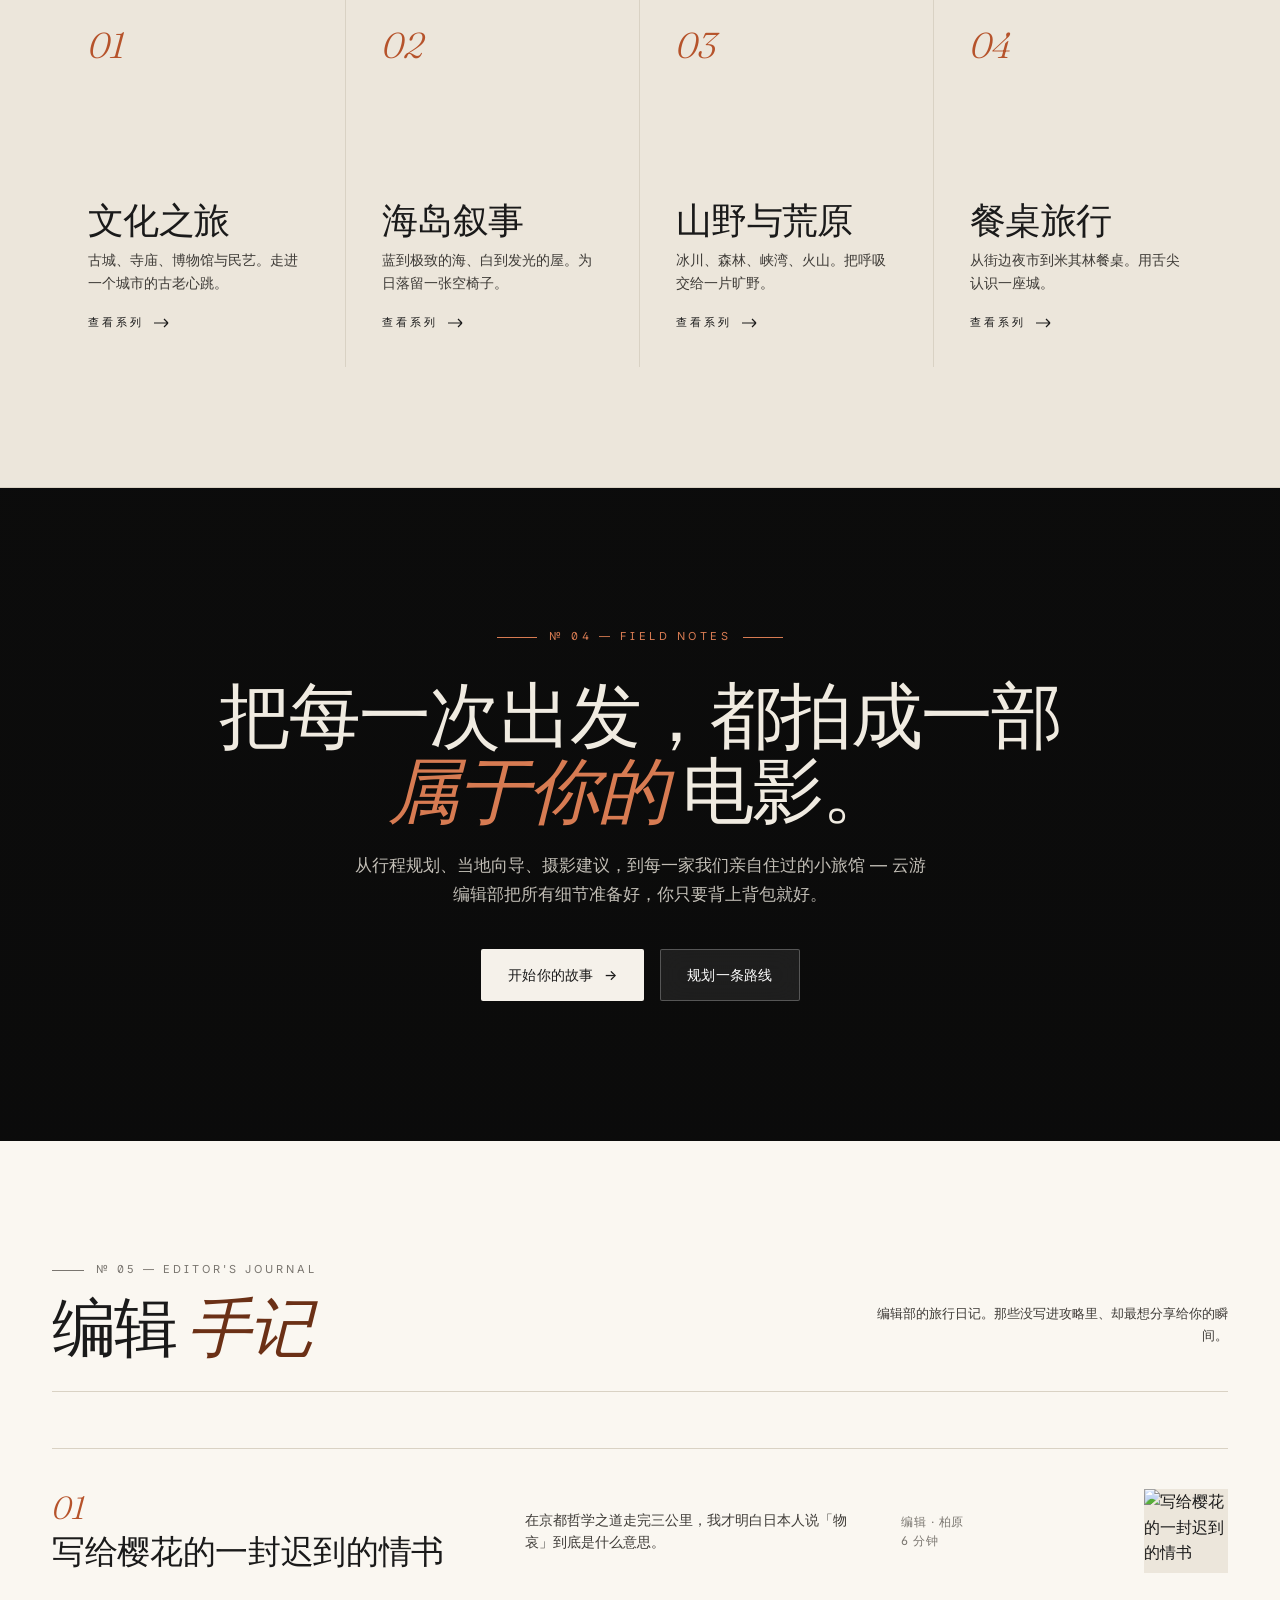
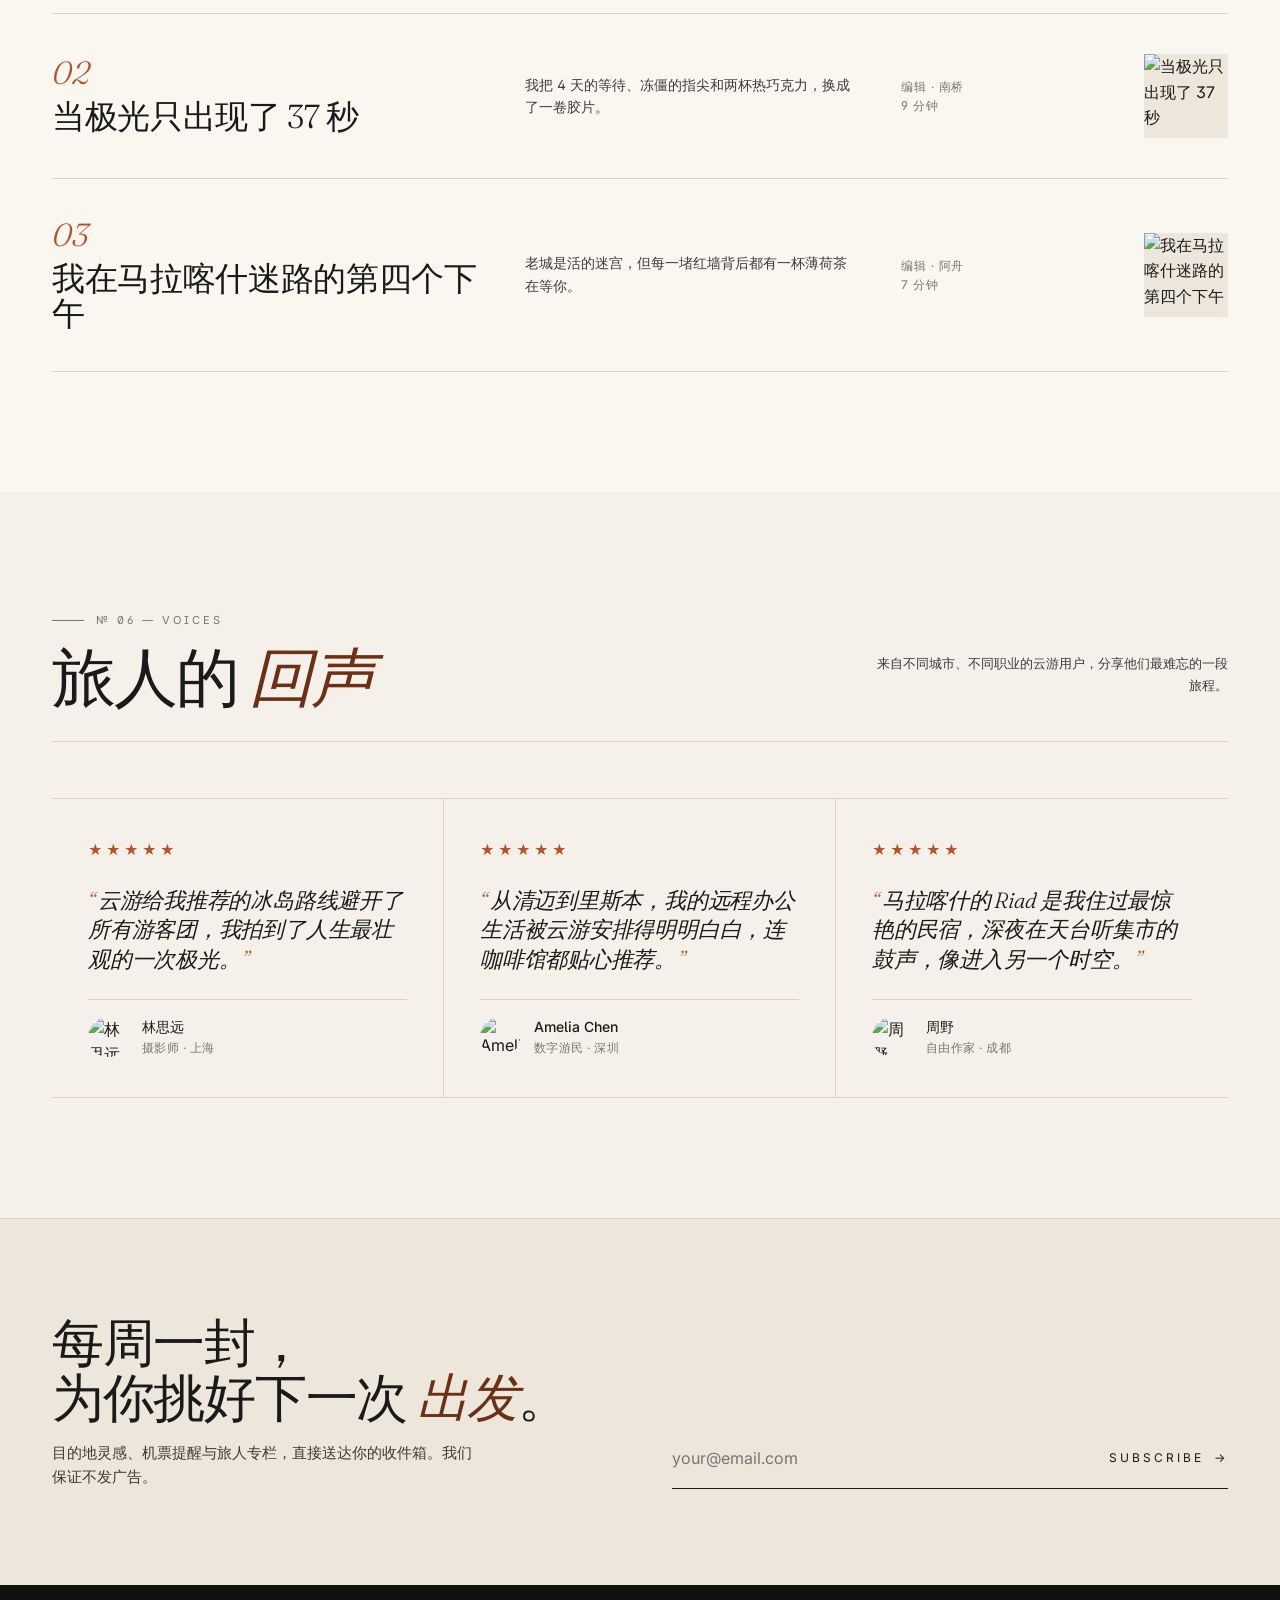
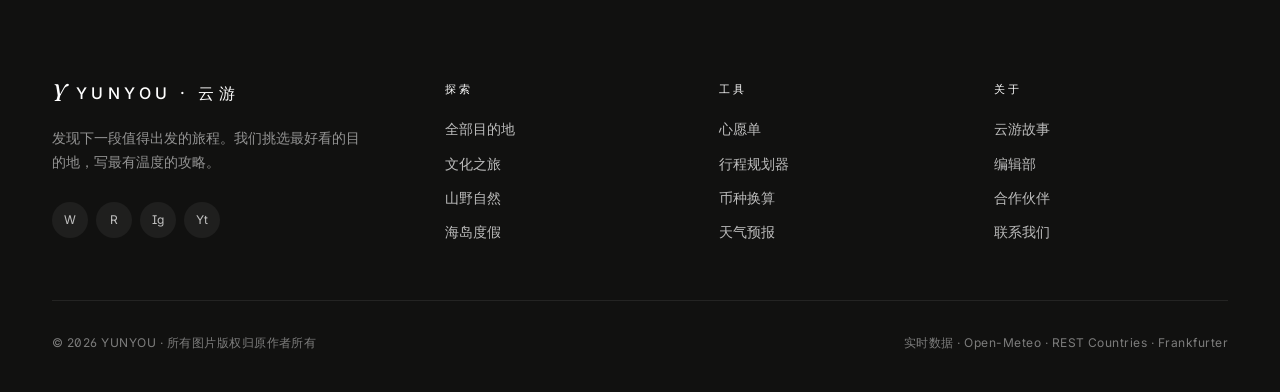
==== commit 4b0d6407: "feat: magazine-style redesign + live APIs + wishlist/planner - Visual: strip gradients, adopt terrac" ====
--- a/index.html
+++ b/index.html
@@ -3,230 +3,202 @@
 <head>
   <meta charset="UTF-8" />
   <meta name="viewport" content="width=device-width, initial-scale=1" />
-  <title>云游 · 发现下一段值得出发的旅程</title>
-  <meta name="description" content="云游是一个精选目的地旅游推荐平台：用沉浸式的图文、动态的路线与真实的旅人评价，为你挑一段下一次的出发。" />
-  <link rel="icon" href="data:image/svg+xml,%3Csvg xmlns='http://www.w3.org/2000/svg' viewBox='0 0 100 100'%3E%3Ctext y='74' font-size='80'%3E%E2%9C%88%EF%B8%8F%3C/text%3E%3C/svg%3E" />
+  <title>云游 · 为每一次出发，留一首诗</title>
+  <meta name="description" content="云游是一个精选目的地旅游推荐平台：用杂志式的编辑视角、真实的旅人记录与实时的目的地数据，为你挑一段下一次的出发。" />
+  <link rel="icon" href="data:image/svg+xml,%3Csvg xmlns='http://www.w3.org/2000/svg' viewBox='0 0 100 100'%3E%3Ctext y='74' font-size='80' font-family='serif' font-style='italic' fill='%23b6532b'%3EY%3C/text%3E%3C/svg%3E" />
+  <link rel="preconnect" href="https://fonts.googleapis.com" />
+  <link rel="preconnect" href="https://fonts.gstatic.com" crossorigin />
+  <link href="https://fonts.googleapis.com/css2?family=Fraunces:ital,opsz,wght,SOFT,WONK@0,9..144,300..500,30..100,0..1;1,9..144,300..500,30..100,0..1&family=Inter:wght@400;500;600&display=swap" rel="stylesheet">
   <link rel="stylesheet" href="assets/css/main.css" />
   <link rel="stylesheet" href="assets/css/home.css" />
 </head>
 <body>
-  <!-- -------- 顶部导航 -------- -->
-  <header class="site-header is-transparent" data-header-mode="auto">
-    <div class="container">
-      <a class="brand" href="index.html">
-        <span class="brand-mark">✈</span>
-        <span>云游</span>
-      </a>
-      <nav class="nav">
-        <a href="index.html" class="is-active">首页</a>
-        <a href="destinations.html">目的地</a>
-        <a href="#themes">主题</a>
-        <a href="#stories">故事</a>
-        <a href="#newsletter">订阅</a>
-      </nav>
-      <a href="destinations.html" class="btn btn--primary header-cta">开始规划</a>
-      <button class="nav-toggle" aria-label="菜单"><span></span></button>
-    </div>
-  </header>
+  <div data-chrome="header"></div>
 
   <!-- -------- Hero -------- -->
   <section class="hero">
     <div class="hero-bg-wrap"></div>
+    <div class="hero-grain"></div>
 
     <div class="container hero-content">
-      <span class="hero-badge">
-        <span class="dot"></span> 已有 120,000+ 旅行者在云游规划路线
-      </span>
-      <h1>
-        <span class="hero-word-anim" data-hero-title>下一段出发，</span>
-        <br />
-        <span class="accent">由你定义。</span>
+      <div class="hero-meta">
+        <span class="hero-eyebrow">ISSUE № 04 · SPRING 2026</span>
+        <span class="hero-slide-indicator">
+          CURRENT <span class="track"><span></span></span> LIVING ROOM OF THE WORLD
+        </span>
+      </div>
+
+      <h1 data-hero-title>
+        <span class="line"><span>为每一次出发，</span></span>
+        <span class="line"><span>留一首 <em>诗</em>。</span></span>
       </h1>
-      <p class="lead">从京都的樱花小径到冰岛的极光之夜，云游用精心挑选的目的地、沉浸式的灵感与真诚的本地建议，陪你把"想去"变成"正在去"。</p>
-      <div class="hero-actions">
-        <a href="destinations.html" class="btn btn--primary">浏览目的地 →</a>
-        <a href="#featured" class="btn btn--ghost">看看灵感</a>
-      </div>
-
-      <form class="hero-search" data-hero-search>
-        <div class="field">
-          <label>去哪里</label>
-          <input type="text" name="q" placeholder="城市、国家或关键词" />
-        </div>
-        <div class="field">
-          <label>区域</label>
-          <select name="region">
-            <option value="">不限</option>
-            <option>东亚</option>
-            <option>东南亚</option>
-            <option>欧洲</option>
-            <option>北美</option>
-            <option>非洲</option>
-            <option>大洋洲</option>
-          </select>
-        </div>
-        <div class="field">
-          <label>主题</label>
-          <select name="theme">
-            <option value="">任意</option>
-            <option>文化</option>
-            <option>海岛</option>
-            <option>自然</option>
-            <option>美食</option>
-            <option>探险</option>
-            <option>浪漫</option>
-          </select>
-        </div>
-        <button class="btn btn--primary" type="submit">搜索</button>
-      </form>
-    </div>
-
-    <div class="hero-scroll">scroll</div>
-    <div class="hero-shade"></div>
-  </section>
-
-  <!-- -------- 数据统计 -------- -->
-  <section class="stats">
-    <div class="container">
-      <div class="stats-grid" data-reveal="scale">
-        <div class="stat">
-          <div class="stat-num"><span data-counter="128" data-duration="1600">0</span><small>+</small></div>
-          <div class="stat-label">精选目的地</div>
-        </div>
-        <div class="stat">
-          <div class="stat-num"><span data-counter="120000" data-duration="1800">0</span><small>+</small></div>
-          <div class="stat-label">已服务旅行者</div>
-        </div>
-        <div class="stat">
-          <div class="stat-num"><span data-counter="4.9" data-duration="1600" data-decimals="1">0</span><small>/5</small></div>
-          <div class="stat-label">平均用户评分</div>
-        </div>
-        <div class="stat">
-          <div class="stat-num"><span data-counter="36" data-duration="1600">0</span><small>国</small></div>
-          <div class="stat-label">覆盖的国家</div>
-        </div>
-      </div>
-    </div>
-  </section>
-
-  <!-- -------- 主题分类 -------- -->
-  <section class="section" id="themes">
-    <div class="container">
-      <div class="section-head" data-reveal="up">
-        <span class="eyebrow">Explore By Theme</span>
-        <h2>按心情挑一段旅程</h2>
-        <p>无论是想在古城里慢慢走，还是想去雪山里大口呼吸，我们都帮你准备好了。</p>
-      </div>
-      <div class="themes-grid" data-themes></div>
-    </div>
-  </section>
-
-  <!-- -------- 精选目的地 -------- -->
-  <section class="section featured" id="featured">
-    <div class="container">
-      <div class="section-head" data-reveal="up">
-        <span class="eyebrow">Featured Destinations</span>
-        <h2>本周云游精选</h2>
-        <p>编辑团队走遍世界为你挑出的 6 个此刻最值得出发的地方。</p>
-      </div>
-      <div class="featured-grid" data-featured></div>
-      <div style="text-align:center;margin-top:40px" data-reveal="up">
-        <a href="destinations.html" class="btn btn--outline">查看全部目的地 →</a>
-      </div>
-    </div>
-  </section>
-
-  <!-- -------- 视差横幅 -------- -->
-  <section class="parallax" id="stories">
-    <div class="container" data-reveal="scale">
-      <span class="eyebrow" style="color:#ffd166">Stories In Motion</span>
-      <h2>把每一次出发，<br/>都拍成一部属于你的电影。</h2>
-      <p>从行程规划、当地向导到摄影建议，云游帮你把旅程的每个镜头都处理好。</p>
-      <a href="destinations.html" class="btn btn--primary">开始你的故事</a>
-    </div>
-  </section>
-
-  <!-- -------- 用户评价 -------- -->
-  <section class="section testimonials">
-    <div class="container">
-      <div class="section-head" data-reveal="up">
-        <span class="eyebrow">Voices From Travelers</span>
-        <h2>真实旅人，真诚反馈</h2>
-        <p>来自不同城市、不同职业的云游用户，分享他们最难忘的一段旅程。</p>
+
+      <div class="hero-bottom">
+        <p class="lead">从京都的哲学之道到冰岛的黑沙滩，我们不做便宜的攻略。我们用编辑的眼光，为你挑选下一次值得动身的地方。</p>
+        <div class="hero-actions">
+          <a href="destinations.html" class="btn btn--primary">浏览目的地 <span class="arrow">→</span></a>
+          <a href="#intro" class="btn btn--ghost">往下读</a>
+        </div>
+      </div>
+    </div>
+
+    <form class="hero-search" data-hero-search>
+      <div class="field">
+        <label>去哪里</label>
+        <input type="text" name="q" placeholder="城市、国家或关键词" />
+      </div>
+      <div class="field">
+        <label>区域</label>
+        <select name="region">
+          <option value="">不限</option>
+          <option>东亚</option><option>东南亚</option><option>欧洲</option>
+          <option>北美</option><option>非洲</option><option>大洋洲</option>
+        </select>
+      </div>
+      <div class="field">
+        <label>主题</label>
+        <select name="theme">
+          <option value="">任意</option>
+          <option>文化</option><option>海岛</option><option>自然</option>
+          <option>美食</option><option>探险</option><option>浪漫</option>
+        </select>
+      </div>
+      <button class="btn" type="submit">搜索</button>
+    </form>
+  </section>
+
+  <!-- -------- marquee -------- -->
+  <div class="marquee">
+    <div class="marquee-track" data-marquee></div>
+  </div>
+
+  <!-- -------- intro + stats -------- -->
+  <section class="intro" id="intro">
+    <div class="container">
+      <div class="intro-grid">
+        <div class="intro-label" data-reveal="up">
+          <span class="num">№ 01</span>
+          ABOUT YUNYOU — 我们相信
+        </div>
+        <div>
+          <h2 data-reveal="up">旅行不是 <em>打卡</em>，<br/>是跟一个陌生的城市，交换一段安静的时间。</h2>
+          <p class="intro-body" data-reveal="up" style="--reveal-delay:80ms">
+            云游是一本写在网页上的旅行杂志。我们的编辑团队常年行走于全球，亲自探访每一个目的地，写下它们真实的、有温度的一面。
+            我们不做清单式的推荐，而是为你讲一个完整的故事 — 关于光线、食物、气味，和那些在攻略里读不到的小事。
+          </p>
+          <div class="intro-stats" data-reveal="up" style="--reveal-delay:160ms">
+            <div>
+              <div class="stat-num"><span data-counter="128" data-duration="1800">0</span><small>个</small></div>
+              <div class="stat-label">精选目的地</div>
+            </div>
+            <div>
+              <div class="stat-num"><span data-counter="36" data-duration="1800">0</span><small>国</small></div>
+              <div class="stat-label">走过的国家</div>
+            </div>
+            <div>
+              <div class="stat-num"><span data-counter="4.9" data-duration="1800" data-decimals="1">0</span><small>/5</small></div>
+              <div class="stat-label">旅人平均评分</div>
+            </div>
+          </div>
+        </div>
+      </div>
+    </div>
+  </section>
+
+  <!-- -------- 精选目的地：杂志风非对称网格 -------- -->
+  <section class="collection">
+    <div class="container">
+      <div class="collection-head" data-reveal="up">
+        <div class="title-block">
+          <span class="kicker">№ 02 — SELECTED JOURNEYS</span>
+          <h2>本期封面 <em>目的地</em></h2>
+        </div>
+        <p class="meta-right">编辑部从 128 个目的地里挑出 6 个此刻最值得出发的地方，每一个都经过亲自走访与反复打磨。</p>
+      </div>
+      <div class="editorial-grid" data-featured></div>
+      <div class="collection-foot" data-reveal="up">
+        <a href="destinations.html" class="btn btn--link">查看全部目的地 <span class="arrow">→</span></a>
+      </div>
+    </div>
+  </section>
+
+  <!-- -------- themes -------- -->
+  <section class="themes">
+    <div class="container">
+      <div class="collection-head" data-reveal="up">
+        <div class="title-block">
+          <span class="kicker">№ 03 — BY MOOD</span>
+          <h2>按你现在的 <em>心情</em></h2>
+        </div>
+        <p class="meta-right">是想安静待着，还是想挑战一下？为你的下一次旅行，选一种叙事方式。</p>
+      </div>
+      <div class="themes-rail" data-themes></div>
+    </div>
+  </section>
+
+  <!-- -------- 深色 interlude（打破纯白平铺） -------- -->
+  <section class="interlude">
+    <div class="container">
+      <div data-reveal="fade">
+        <div class="kicker">№ 04 — FIELD NOTES</div>
+        <h2>把每一次出发，都拍成一部 <em>属于你的</em> 电影。</h2>
+        <p>从行程规划、当地向导、摄影建议，到每一家我们亲自住过的小旅馆 — 云游编辑部把所有细节准备好，你只要背上背包就好。</p>
+        <div class="actions">
+          <a href="destinations.html" class="btn btn--primary" style="background:#f5f1ea;color:#1a1a1a;">开始你的故事 <span class="arrow">→</span></a>
+          <a href="planner.html" class="btn btn--ghost">规划一条路线</a>
+        </div>
+      </div>
+    </div>
+  </section>
+
+  <!-- -------- 编辑手记 -------- -->
+  <section class="journal">
+    <div class="container">
+      <div class="collection-head" data-reveal="up">
+        <div class="title-block">
+          <span class="kicker">№ 05 — EDITOR'S JOURNAL</span>
+          <h2>编辑 <em>手记</em></h2>
+        </div>
+        <p class="meta-right">编辑部的旅行日记。那些没写进攻略里、却最想分享给你的瞬间。</p>
+      </div>
+      <div class="journal-list" data-journal></div>
+    </div>
+  </section>
+
+  <!-- -------- testimonials -------- -->
+  <section class="testimonials">
+    <div class="container">
+      <div class="collection-head" data-reveal="up">
+        <div class="title-block">
+          <span class="kicker">№ 06 — VOICES</span>
+          <h2>旅人的 <em>回声</em></h2>
+        </div>
+        <p class="meta-right">来自不同城市、不同职业的云游用户，分享他们最难忘的一段旅程。</p>
       </div>
       <div class="testimonial-grid" data-testimonials></div>
     </div>
   </section>
 
-  <!-- -------- 订阅 CTA -------- -->
-  <section class="cta-band" id="newsletter">
-    <div class="container">
-      <div class="cta-wrap" data-reveal="up">
-        <div>
-          <h2>每周一封，为你挑好下一次出发</h2>
+  <!-- -------- subscribe -------- -->
+  <section class="subscribe" id="newsletter">
+    <div class="container">
+      <div class="subscribe-wrap">
+        <div data-reveal="up">
+          <h2>每周一封，<br/>为你挑好下一次 <em>出发</em>。</h2>
           <p>目的地灵感、机票提醒与旅人专栏，直接送达你的收件箱。我们保证不发广告。</p>
         </div>
-        <form class="cta-form" data-newsletter>
-          <input type="email" required placeholder="你的邮箱地址" />
-          <button type="submit">立即订阅</button>
+        <form data-newsletter data-reveal="up" style="--reveal-delay:100ms">
+          <input type="email" required placeholder="your@email.com" />
+          <button type="submit">Subscribe <span class="arrow">→</span></button>
         </form>
       </div>
     </div>
   </section>
 
-  <!-- -------- 页脚 -------- -->
-  <footer class="site-footer">
-    <div class="container">
-      <div class="footer-grid">
-        <div class="footer-brand">
-          <a class="brand" href="index.html" style="color:#fff">
-            <span class="brand-mark">✈</span>
-            <span>云游</span>
-          </a>
-          <p>发现下一段值得出发的旅程。我们挑选最好看的目的地，写最有温度的攻略。</p>
-          <div class="socials">
-            <a href="#" aria-label="微博">W</a>
-            <a href="#" aria-label="小红书">R</a>
-            <a href="#" aria-label="Instagram">Ig</a>
-            <a href="#" aria-label="YouTube">Yt</a>
-          </div>
-        </div>
-        <div class="footer-col">
-          <h4>产品</h4>
-          <ul>
-            <li><a href="destinations.html">目的地</a></li>
-            <li><a href="#themes">主题旅行</a></li>
-            <li><a href="#">路线规划器</a></li>
-            <li><a href="#">云游 App</a></li>
-          </ul>
-        </div>
-        <div class="footer-col">
-          <h4>资源</h4>
-          <ul>
-            <li><a href="#stories">旅行故事</a></li>
-            <li><a href="#">摄影指南</a></li>
-            <li><a href="#">签证与出行</a></li>
-            <li><a href="#">帮助中心</a></li>
-          </ul>
-        </div>
-        <div class="footer-col">
-          <h4>公司</h4>
-          <ul>
-            <li><a href="#">关于我们</a></li>
-            <li><a href="#">加入我们</a></li>
-            <li><a href="#">合作伙伴</a></li>
-            <li><a href="#">联系方式</a></li>
-          </ul>
-        </div>
-      </div>
-      <div class="footer-bottom">
-        <span>© 2026 云游 Yunyou · 所有图片版权归原作者所有</span>
-        <span>中文 · 简体</span>
-      </div>
-    </div>
-  </footer>
+  <div data-chrome="footer"></div>
 
   <script src="assets/data/destinations.js"></script>
+  <script src="assets/js/features.js"></script>
   <script src="assets/js/ui.js"></script>
   <script src="assets/js/home.js"></script>
 </body>
--- a/assets/css/main.css
+++ b/assets/css/main.css
@@ -1,30 +1,54 @@
 /* -------- variables -------- */
+/* 灵感：杂志风 · 米白底 · 墨黑字 · 陶土色点缀 */
 :root {
-  --c-bg: #0b0f1a;
-  --c-bg-soft: #111827;
-  --c-surface: #ffffff;
-  --c-surface-soft: #f6f7fb;
-  --c-text: #0f172a;
-  --c-text-soft: #475569;
-  --c-text-mute: #94a3b8;
-  --c-border: #e5e7eb;
-  --c-primary: #ff6b6b;
-  --c-primary-dark: #e85555;
-  --c-accent: #4cc9f0;
-  --c-accent-2: #ffd166;
-  --c-gradient: linear-gradient(135deg, #ff6b6b 0%, #ffa05e 50%, #ffd166 100%);
-  --c-gradient-cool: linear-gradient(135deg, #4cc9f0 0%, #7b7bff 60%, #c084fc 100%);
-  --shadow-sm: 0 1px 3px rgba(15, 23, 42, 0.08);
-  --shadow-md: 0 10px 30px rgba(15, 23, 42, 0.12);
-  --shadow-lg: 0 30px 60px rgba(15, 23, 42, 0.18);
-  --radius-sm: 8px;
-  --radius-md: 14px;
-  --radius-lg: 22px;
-  --radius-xl: 32px;
+  --c-bg: #f5f1ea;
+  --c-bg-soft: #ece6db;
+  --c-paper: #faf7f1;
+  --c-ink: #1a1a1a;
+  --c-ink-soft: #3d3a36;
+  --c-ink-mute: #7a7670;
+  --c-line: #d9d2c4;
+  --c-line-strong: #b8b0a0;
+  --c-dark: #111110;
+  --c-dark-soft: #1e1d1b;
+  --c-accent: #b6532b;
+  --c-accent-soft: #d77b52;
+  --c-accent-ink: #6b3016;
+  --c-sage: #4a5d4a;
+  --c-gold: #a88537;
+  --shadow-xs: 0 1px 2px rgba(26, 26, 26, 0.04);
+  --shadow-sm: 0 2px 8px rgba(26, 26, 26, 0.06);
+  --shadow-md: 0 12px 28px rgba(26, 26, 26, 0.08);
+  --shadow-lg: 0 28px 60px rgba(26, 26, 26, 0.12);
+  --radius-sm: 6px;
+  --radius-md: 12px;
+  --radius-lg: 18px;
+  --radius-xl: 26px;
   --header-h: 72px;
-  --max-w: 1200px;
+  --max-w: 1240px;
   --ease-out: cubic-bezier(0.22, 1, 0.36, 1);
-  --ease-spring: cubic-bezier(0.34, 1.56, 0.64, 1);
+  --ease-spring: cubic-bezier(0.34, 1.45, 0.64, 1);
+  --font-display: "Fraunces", "Noto Serif SC", "Source Han Serif SC", "Songti SC", Georgia, serif;
+  --font-body: "Inter", "PingFang SC", "Noto Sans SC", "Microsoft YaHei", system-ui, -apple-system, sans-serif;
+}
+
+[data-theme="dark"] {
+  --c-bg: #141311;
+  --c-bg-soft: #1c1a17;
+  --c-paper: #1a1814;
+  --c-ink: #f0ebe1;
+  --c-ink-soft: #c8c1b3;
+  --c-ink-mute: #8a8479;
+  --c-line: #2e2a24;
+  --c-line-strong: #423d35;
+  --c-dark: #0a0a09;
+  --c-dark-soft: #15130f;
+  --c-accent: #d77b52;
+  --c-accent-soft: #e5956f;
+  --c-accent-ink: #f0b492;
+  --shadow-sm: 0 2px 8px rgba(0, 0, 0, 0.3);
+  --shadow-md: 0 12px 28px rgba(0, 0, 0, 0.35);
+  --shadow-lg: 0 28px 60px rgba(0, 0, 0, 0.5);
 }
 
 /* -------- reset -------- */
@@ -35,115 +59,153 @@
   -webkit-text-size-adjust: 100%;
 }
 body {
-  font-family: "PingFang SC", "Noto Sans SC", "Microsoft YaHei", Inter, system-ui, -apple-system, Segoe UI, Roboto, sans-serif;
-  color: var(--c-text);
-  background: var(--c-surface);
+  font-family: var(--font-body);
+  color: var(--c-ink);
+  background: var(--c-bg);
   line-height: 1.6;
+  font-feature-settings: "ss01", "ss02";
   -webkit-font-smoothing: antialiased;
+  -moz-osx-font-smoothing: grayscale;
   overflow-x: hidden;
+  transition: background-color 0.4s ease, color 0.4s ease;
 }
 img { max-width: 100%; display: block; }
 a { color: inherit; text-decoration: none; }
-button { font-family: inherit; cursor: pointer; border: none; background: none; }
-input, select, textarea { font-family: inherit; }
+button { font-family: inherit; cursor: pointer; border: none; background: none; color: inherit; }
+input, select, textarea { font-family: inherit; color: inherit; }
+::selection { background: var(--c-ink); color: var(--c-bg); }
 
 /* -------- utilities -------- */
 .container {
   width: 100%;
   max-width: var(--max-w);
   margin: 0 auto;
-  padding: 0 24px;
-}
+  padding: 0 32px;
+}
+.container--wide { max-width: 1440px; }
 .section {
-  padding: 96px 0;
+  padding: 120px 0;
   position: relative;
 }
-.section--tight { padding: 64px 0; }
+.section--tight { padding: 80px 0; }
 .section-head {
-  text-align: center;
-  max-width: 720px;
-  margin: 0 auto 56px;
-}
+  margin: 0 auto 64px;
+  max-width: 820px;
+}
+.section-head--center { text-align: center; }
 .section-head .eyebrow {
+  display: inline-flex;
+  align-items: center;
+  gap: 10px;
+  font-size: 11px;
+  letter-spacing: 3.5px;
+  text-transform: uppercase;
+  color: var(--c-ink-mute);
+  font-weight: 500;
+  margin-bottom: 20px;
+}
+.section-head .eyebrow::before {
+  content: "";
   display: inline-block;
-  font-size: 13px;
-  letter-spacing: 2px;
-  text-transform: uppercase;
-  color: var(--c-primary);
-  font-weight: 600;
-  margin-bottom: 12px;
-}
+  width: 32px;
+  height: 1px;
+  background: var(--c-ink-mute);
+}
+.section-head--center .eyebrow::before { display: none; }
 .section-head h2 {
-  font-size: clamp(28px, 4vw, 44px);
-  margin: 0 0 16px;
-  font-weight: 800;
-  letter-spacing: -0.02em;
-  background: linear-gradient(135deg, #0f172a, #475569);
-  -webkit-background-clip: text;
-  background-clip: text;
-  color: transparent;
+  font-family: var(--font-display);
+  font-weight: 400;
+  font-size: clamp(32px, 4.6vw, 58px);
+  line-height: 1.02;
+  margin: 0 0 20px;
+  letter-spacing: -0.025em;
+  font-variation-settings: "SOFT" 50, "WONK" 0;
+}
+.section-head h2 em {
+  font-style: italic;
+  font-variation-settings: "SOFT" 100, "WONK" 1;
+  color: var(--c-accent-ink);
 }
 .section-head p {
-  color: var(--c-text-soft);
+  color: var(--c-ink-soft);
   font-size: 17px;
+  max-width: 620px;
   margin: 0;
 }
+.section-head--center p { margin: 0 auto; }
+
+/* -------- buttons -------- */
 .btn {
   display: inline-flex;
   align-items: center;
-  gap: 8px;
+  gap: 10px;
   padding: 14px 26px;
-  border-radius: 999px;
-  font-weight: 600;
-  font-size: 15px;
-  transition: transform 0.25s var(--ease-spring), box-shadow 0.25s ease, background 0.25s ease;
+  border-radius: 2px;
+  font-weight: 500;
+  font-size: 14px;
+  letter-spacing: 0.02em;
+  transition: transform 0.3s var(--ease-out), background 0.3s ease, color 0.3s ease, border-color 0.3s ease;
   will-change: transform;
+  border: 1px solid transparent;
+  cursor: pointer;
 }
 .btn--primary {
-  background: var(--c-gradient);
-  color: #fff;
-  box-shadow: 0 12px 30px rgba(255, 107, 107, 0.35);
+  background: var(--c-ink);
+  color: var(--c-bg);
 }
 .btn--primary:hover {
-  transform: translateY(-2px) scale(1.02);
-  box-shadow: 0 20px 40px rgba(255, 107, 107, 0.45);
-}
-.btn--ghost {
-  background: rgba(255, 255, 255, 0.15);
-  color: #fff;
-  backdrop-filter: blur(12px);
-  border: 1px solid rgba(255, 255, 255, 0.3);
-}
-.btn--ghost:hover {
-  background: rgba(255, 255, 255, 0.25);
-  transform: translateY(-2px);
-}
-.btn--dark {
-  background: var(--c-text);
-  color: #fff;
-}
-.btn--dark:hover {
-  transform: translateY(-2px);
-  box-shadow: var(--shadow-md);
+  background: var(--c-accent);
+  color: #fff;
 }
 .btn--outline {
   background: transparent;
-  color: var(--c-text);
-  border: 1.5px solid var(--c-border);
+  color: var(--c-ink);
+  border-color: var(--c-line-strong);
 }
 .btn--outline:hover {
-  border-color: var(--c-text);
-  transform: translateY(-2px);
-}
+  background: var(--c-ink);
+  color: var(--c-bg);
+  border-color: var(--c-ink);
+}
+.btn--ghost {
+  background: rgba(255, 255, 255, 0.08);
+  color: #fff;
+  border: 1px solid rgba(255, 255, 255, 0.25);
+  backdrop-filter: blur(12px);
+}
+.btn--ghost:hover {
+  background: rgba(255, 255, 255, 0.18);
+}
+.btn--dark {
+  background: var(--c-ink);
+  color: var(--c-bg);
+}
+.btn--link {
+  padding: 10px 0;
+  border-bottom: 1px solid currentColor;
+  border-radius: 0;
+  color: var(--c-ink);
+  font-weight: 500;
+}
+.btn--link:hover { color: var(--c-accent); border-color: var(--c-accent); }
+.btn .arrow {
+  display: inline-block;
+  transition: transform 0.3s var(--ease-out);
+}
+.btn:hover .arrow { transform: translateX(4px); }
+
 .chip {
   display: inline-flex;
   align-items: center;
-  padding: 4px 12px;
+  padding: 5px 12px;
   border-radius: 999px;
-  font-size: 12px;
-  font-weight: 600;
-  background: rgba(255, 107, 107, 0.12);
-  color: var(--c-primary-dark);
+  font-size: 11px;
+  font-weight: 500;
+  letter-spacing: 0.08em;
+  text-transform: uppercase;
+  background: transparent;
+  color: var(--c-ink-soft);
+  border: 1px solid var(--c-line);
 }
 
 /* -------- header -------- */
@@ -154,72 +216,134 @@
   right: 0;
   height: var(--header-h);
   z-index: 50;
-  transition: background 0.3s ease, box-shadow 0.3s ease, backdrop-filter 0.3s ease;
+  transition: background 0.35s ease, border-color 0.35s ease, color 0.35s ease;
+  border-bottom: 1px solid transparent;
 }
 .site-header.is-transparent {
   background: transparent;
+  color: #fff;
 }
 .site-header.is-solid {
-  background: rgba(255, 255, 255, 0.85);
+  background: color-mix(in srgb, var(--c-bg) 92%, transparent);
   backdrop-filter: saturate(180%) blur(16px);
-  box-shadow: 0 1px 0 rgba(15, 23, 42, 0.06);
+  border-bottom-color: var(--c-line);
 }
 .site-header .container {
   height: 100%;
   display: flex;
   align-items: center;
   justify-content: space-between;
+  gap: 32px;
 }
 .brand {
   display: flex;
   align-items: center;
   gap: 10px;
-  font-weight: 800;
-  font-size: 20px;
-  letter-spacing: -0.01em;
+  font-weight: 500;
+  font-size: 15px;
+  letter-spacing: 0.28em;
+  text-transform: uppercase;
+  flex-shrink: 0;
 }
 .brand-mark {
-  width: 36px;
-  height: 36px;
-  border-radius: 10px;
-  background: var(--c-gradient);
-  display: inline-flex;
-  align-items: center;
-  justify-content: center;
-  color: #fff;
-  box-shadow: 0 6px 18px rgba(255, 107, 107, 0.5);
-  transition: transform 0.5s var(--ease-spring);
-}
-.brand:hover .brand-mark {
-  transform: rotate(-12deg) scale(1.08);
-}
+  font-family: var(--font-display);
+  font-style: italic;
+  font-weight: 400;
+  font-size: 24px;
+  letter-spacing: 0;
+  color: var(--c-accent);
+  text-transform: none;
+  line-height: 1;
+}
+.site-header.is-transparent .brand-mark { color: #fff; }
 .nav {
   display: flex;
-  gap: 8px;
+  gap: 4px;
   align-items: center;
 }
 .nav a {
-  padding: 8px 16px;
-  border-radius: 999px;
-  font-size: 15px;
-  font-weight: 500;
-  color: var(--c-text-soft);
-  transition: color 0.2s ease, background 0.2s ease;
-}
-.nav a:hover, .nav a.is-active {
-  color: var(--c-text);
-  background: rgba(15, 23, 42, 0.06);
-}
-.site-header.is-transparent .nav a {
-  color: rgba(255, 255, 255, 0.85);
-}
+  padding: 10px 16px;
+  font-size: 13px;
+  font-weight: 500;
+  letter-spacing: 0.04em;
+  color: var(--c-ink-soft);
+  position: relative;
+  transition: color 0.2s ease;
+}
+.nav a::after {
+  content: "";
+  position: absolute;
+  left: 16px;
+  right: 16px;
+  bottom: 4px;
+  height: 1px;
+  background: currentColor;
+  transform: scaleX(0);
+  transform-origin: left;
+  transition: transform 0.35s var(--ease-out);
+}
+.nav a:hover { color: var(--c-ink); }
+.nav a:hover::after, .nav a.is-active::after { transform: scaleX(1); }
+.nav a.is-active { color: var(--c-ink); }
+.site-header.is-transparent .nav a { color: rgba(255, 255, 255, 0.78); }
 .site-header.is-transparent .nav a:hover,
-.site-header.is-transparent .nav a.is-active {
-  color: #fff;
-  background: rgba(255, 255, 255, 0.15);
-}
-.site-header.is-transparent .brand { color: #fff; }
-.header-cta { margin-left: 8px; }
+.site-header.is-transparent .nav a.is-active { color: #fff; }
+
+.header-tools {
+  display: flex;
+  align-items: center;
+  gap: 4px;
+}
+.tool-btn {
+  width: 40px;
+  height: 40px;
+  border-radius: 50%;
+  display: inline-flex;
+  align-items: center;
+  justify-content: center;
+  color: var(--c-ink);
+  transition: background 0.2s ease, color 0.2s ease;
+  position: relative;
+  font-size: 16px;
+}
+.tool-btn:hover { background: color-mix(in srgb, var(--c-ink) 10%, transparent); }
+.site-header.is-transparent .tool-btn { color: #fff; }
+.site-header.is-transparent .tool-btn:hover { background: rgba(255, 255, 255, 0.15); }
+.tool-btn .badge {
+  position: absolute;
+  top: 2px;
+  right: 2px;
+  background: var(--c-accent);
+  color: #fff;
+  font-size: 10px;
+  min-width: 16px;
+  height: 16px;
+  border-radius: 8px;
+  padding: 0 4px;
+  display: none;
+  align-items: center;
+  justify-content: center;
+  font-weight: 600;
+  line-height: 1;
+}
+.tool-btn .badge.is-on { display: inline-flex; }
+.currency-select {
+  border: 1px solid var(--c-line);
+  background: transparent;
+  padding: 8px 10px;
+  border-radius: 2px;
+  font-size: 12px;
+  font-weight: 500;
+  letter-spacing: 0.04em;
+  cursor: pointer;
+  color: inherit;
+  min-width: 64px;
+}
+.site-header.is-transparent .currency-select {
+  border-color: rgba(255, 255, 255, 0.35);
+  color: #fff;
+}
+.currency-select option { color: var(--c-ink); background: var(--c-paper); }
 .nav-toggle {
   display: none;
   width: 44px;
@@ -227,15 +351,13 @@
   border-radius: 12px;
   align-items: center;
   justify-content: center;
-  color: var(--c-text);
-}
-.site-header.is-transparent .nav-toggle { color: #fff; }
+  color: inherit;
+}
 .nav-toggle span {
   width: 20px;
-  height: 2px;
+  height: 1px;
   background: currentColor;
   position: relative;
-  transition: all 0.3s ease;
 }
 .nav-toggle span::before,
 .nav-toggle span::after {
@@ -243,93 +365,140 @@
   position: absolute;
   left: 0;
   width: 20px;
-  height: 2px;
+  height: 1px;
   background: currentColor;
-  transition: all 0.3s ease;
-}
-.nav-toggle span::before { top: -7px; }
-.nav-toggle span::after { top: 7px; }
+}
+.nav-toggle span::before { top: -6px; }
+.nav-toggle span::after { top: 6px; }
 
 /* -------- footer -------- */
 .site-footer {
-  background: var(--c-bg);
-  color: rgba(255, 255, 255, 0.75);
-  padding: 72px 0 32px;
-  margin-top: 40px;
-}
-.site-footer a { color: rgba(255, 255, 255, 0.75); }
+  background: var(--c-dark);
+  color: rgba(255, 255, 255, 0.72);
+  padding: 96px 0 40px;
+  margin-top: 0;
+  font-size: 14px;
+}
+.site-footer a { color: rgba(255, 255, 255, 0.72); transition: color 0.2s ease; }
 .site-footer a:hover { color: #fff; }
-.footer-grid {
+.footer-top {
   display: grid;
-  grid-template-columns: 1.4fr repeat(3, 1fr);
-  gap: 48px;
-  padding-bottom: 40px;
+  grid-template-columns: 1.2fr 3fr;
+  gap: 80px;
+  padding-bottom: 56px;
   border-bottom: 1px solid rgba(255, 255, 255, 0.08);
-}
+  align-items: start;
+}
+.footer-brand .brand { color: #fff; font-size: 16px; }
+.footer-brand .brand-mark { color: #fff; }
 .footer-brand p {
-  color: rgba(255, 255, 255, 0.6);
-  margin: 16px 0 24px;
-  max-width: 320px;
-  font-size: 14px;
+  color: rgba(255, 255, 255, 0.55);
+  margin: 20px 0 28px;
+  max-width: 340px;
+  line-height: 1.7;
+}
+.footer-cols {
+  display: grid;
+  grid-template-columns: repeat(3, 1fr);
+  gap: 40px;
 }
 .footer-col h4 {
   color: #fff;
-  margin: 0 0 18px;
-  font-size: 14px;
-  letter-spacing: 2px;
+  margin: 0 0 20px;
+  font-size: 11px;
+  letter-spacing: 3px;
   text-transform: uppercase;
-}
-.footer-col ul { list-style: none; padding: 0; margin: 0; display: grid; gap: 10px; font-size: 14px; }
+  font-weight: 500;
+}
+.footer-col ul { list-style: none; padding: 0; margin: 0; display: grid; gap: 12px; }
 .footer-bottom {
   display: flex;
   justify-content: space-between;
   align-items: center;
-  padding-top: 24px;
-  font-size: 13px;
-  color: rgba(255, 255, 255, 0.5);
-}
-.socials { display: flex; gap: 12px; }
+  padding-top: 32px;
+  font-size: 12px;
+  color: rgba(255, 255, 255, 0.45);
+  letter-spacing: 0.04em;
+}
+.socials { display: flex; gap: 8px; }
 .socials a {
   width: 36px;
   height: 36px;
   border-radius: 50%;
-  background: rgba(255, 255, 255, 0.08);
+  background: rgba(255, 255, 255, 0.06);
   display: inline-flex;
   align-items: center;
   justify-content: center;
-  transition: background 0.2s ease, transform 0.25s var(--ease-spring);
+  font-size: 12px;
+  letter-spacing: 0;
+  transition: background 0.25s ease, color 0.25s ease;
 }
 .socials a:hover {
-  background: var(--c-primary);
-  transform: translateY(-3px);
+  background: var(--c-accent);
+  color: #fff;
 }
 
 /* -------- reveal (scroll animation) -------- */
 [data-reveal] {
   opacity: 0;
-  transform: translateY(32px);
-  transition: opacity 0.8s var(--ease-out), transform 0.8s var(--ease-out);
+  transform: translateY(28px);
+  transition: opacity 0.9s var(--ease-out), transform 0.9s var(--ease-out);
   transition-delay: var(--reveal-delay, 0s);
 }
-[data-reveal="left"] { transform: translateX(-40px); }
-[data-reveal="right"] { transform: translateX(40px); }
-[data-reveal="scale"] { transform: scale(0.92); }
+[data-reveal="left"] { transform: translateX(-36px); }
+[data-reveal="right"] { transform: translateX(36px); }
+[data-reveal="scale"] { transform: scale(0.95); }
+[data-reveal="fade"] { transform: none; }
 [data-reveal].is-visible {
   opacity: 1;
   transform: translate(0, 0) scale(1);
 }
 
+/* -------- toast -------- */
+.toast-host {
+  position: fixed;
+  top: calc(var(--header-h) + 16px);
+  right: 24px;
+  z-index: 90;
+  display: flex;
+  flex-direction: column;
+  gap: 10px;
+  pointer-events: none;
+}
+.toast {
+  background: var(--c-ink);
+  color: var(--c-bg);
+  padding: 14px 20px;
+  border-radius: 4px;
+  font-size: 14px;
+  box-shadow: var(--shadow-lg);
+  min-width: 240px;
+  animation: toastIn 0.35s var(--ease-out), toastOut 0.3s ease 2.7s forwards;
+  pointer-events: auto;
+}
+@keyframes toastIn {
+  from { opacity: 0; transform: translateX(24px); }
+  to { opacity: 1; transform: translateX(0); }
+}
+@keyframes toastOut {
+  to { opacity: 0; transform: translateX(24px); }
+}
+
 /* -------- responsive -------- */
-@media (max-width: 860px) {
-  .section { padding: 72px 0; }
-  .footer-grid { grid-template-columns: 1fr 1fr; gap: 32px; }
-  .footer-brand { grid-column: 1 / -1; }
+@media (max-width: 980px) {
+  .section { padding: 88px 0; }
+  .footer-top { grid-template-columns: 1fr; gap: 48px; }
+  .footer-cols { grid-template-columns: repeat(3, 1fr); }
+}
+@media (max-width: 780px) {
   .nav { display: none; }
   .nav-toggle { display: inline-flex; }
-  .header-cta { display: none; }
+  .header-tools .currency-select { display: none; }
+  .container { padding: 0 20px; }
+  .section { padding: 72px 0; }
+  .footer-cols { grid-template-columns: 1fr 1fr; }
 }
 @media (max-width: 560px) {
-  .section { padding: 56px 0; }
-  .footer-grid { grid-template-columns: 1fr; }
-  .footer-bottom { flex-direction: column; gap: 12px; }
-}
+  .footer-cols { grid-template-columns: 1fr; gap: 32px; }
+  .footer-bottom { flex-direction: column; gap: 12px; align-items: flex-start; }
+}
--- a/assets/css/home.css
+++ b/assets/css/home.css
@@ -15,555 +15,855 @@
   inset: 0;
   background: linear-gradient(
     180deg,
-    rgba(8, 12, 24, 0.45) 0%,
-    rgba(8, 12, 24, 0.3) 40%,
-    rgba(8, 12, 24, 0.75) 100%
+    rgba(10, 10, 10, 0.5) 0%,
+    rgba(10, 10, 10, 0.25) 45%,
+    rgba(10, 10, 10, 0.85) 100%
   );
-  z-index: 2;
+  z-index: 3;
+}
+/* 关键修复：缩放放到共享容器上，所有图共享同一套放大/位移；
+   每张图之间只做 opacity 淡入淡出，消除缩放比例割裂感 */
+.hero-bg-wrap {
+  position: absolute;
+  inset: -60px;
+  z-index: 1;
+  overflow: hidden;
+  animation: kenburnsShared 18s ease-in-out infinite alternate;
+  will-change: transform;
+}
+@keyframes kenburnsShared {
+  0%   { transform: scale(1.02) translate(0, 0); }
+  100% { transform: scale(1.12) translate(-1%, -1.5%); }
 }
 .hero-bg {
   position: absolute;
-  inset: -40px;
-  z-index: 1;
+  inset: 0;
   background-size: cover;
   background-position: center;
-  will-change: transform;
-  transition: opacity 1.2s ease;
-}
-.hero-bg.is-current {
-  animation: kenburns 14s ease-in-out infinite alternate;
-}
-.hero-bg:not(.is-current) { opacity: 0; }
-@keyframes kenburns {
-  0% { transform: scale(1.05) translate(0, 0); }
-  100% { transform: scale(1.18) translate(-1%, -2%); }
-}
-.hero-shade {
-  position: absolute;
-  inset: auto 0 -1px;
-  height: 120px;
-  z-index: 3;
-  background: linear-gradient(180deg, transparent 0%, var(--c-surface) 100%);
-}
+  opacity: 0;
+  transition: opacity 1.8s ease;
+}
+.hero-bg.is-current { opacity: 1; }
+
+.hero-grain {
+  position: absolute;
+  inset: 0;
+  z-index: 2;
+  opacity: 0.15;
+  mix-blend-mode: overlay;
+  pointer-events: none;
+  background-image: url("data:image/svg+xml;utf8,<svg xmlns='http://www.w3.org/2000/svg' width='160' height='160'><filter id='n'><feTurbulence type='fractalNoise' baseFrequency='0.9' numOctaves='2' stitchTiles='stitch'/></filter><rect width='100%' height='100%' filter='url(%23n)' opacity='0.8'/></svg>");
+}
+
 .hero-content {
   position: relative;
   z-index: 4;
-  padding: 48px 0 96px;
-  max-width: 720px;
-}
-.hero-badge {
-  display: inline-flex;
-  align-items: center;
-  gap: 10px;
-  padding: 8px 16px;
-  border-radius: 999px;
-  background: rgba(255, 255, 255, 0.14);
-  backdrop-filter: blur(12px);
-  border: 1px solid rgba(255, 255, 255, 0.25);
-  font-size: 13px;
-  font-weight: 500;
-  margin-bottom: 24px;
-  animation: floatIn 0.9s var(--ease-out) both;
-}
-.hero-badge .dot {
-  width: 8px;
-  height: 8px;
-  border-radius: 50%;
-  background: #34d399;
-  box-shadow: 0 0 0 0 rgba(52, 211, 153, 0.6);
-  animation: ping 1.8s ease-out infinite;
-}
-@keyframes ping {
-  0% { box-shadow: 0 0 0 0 rgba(52, 211, 153, 0.6); }
-  80%, 100% { box-shadow: 0 0 0 10px rgba(52, 211, 153, 0); }
-}
+  padding: 64px 0 160px;
+  width: 100%;
+}
+.hero-meta {
+  display: flex;
+  justify-content: space-between;
+  align-items: flex-end;
+  margin-bottom: 60px;
+  gap: 32px;
+  flex-wrap: wrap;
+}
+.hero-eyebrow {
+  font-size: 11px;
+  letter-spacing: 3px;
+  text-transform: uppercase;
+  color: rgba(255, 255, 255, 0.85);
+  display: flex;
+  align-items: center;
+  gap: 14px;
+}
+.hero-eyebrow::before {
+  content: "";
+  width: 40px;
+  height: 1px;
+  background: rgba(255, 255, 255, 0.5);
+}
+.hero-slide-indicator {
+  display: flex;
+  gap: 12px;
+  font-size: 12px;
+  color: rgba(255, 255, 255, 0.65);
+  letter-spacing: 0.04em;
+  align-items: center;
+}
+.hero-slide-indicator .track {
+  width: 120px;
+  height: 1px;
+  background: rgba(255, 255, 255, 0.25);
+  position: relative;
+  overflow: hidden;
+}
+.hero-slide-indicator .track span {
+  position: absolute;
+  left: 0;
+  top: 0;
+  bottom: 0;
+  background: #fff;
+  width: 0;
+  animation: progress 6s linear infinite;
+}
+@keyframes progress {
+  from { width: 0; }
+  to   { width: 100%; }
+}
+
 .hero h1 {
-  font-size: clamp(40px, 6.5vw, 78px);
-  line-height: 1.05;
-  font-weight: 800;
-  letter-spacing: -0.03em;
-  margin: 0 0 20px;
-}
-.hero h1 .accent {
-  background: linear-gradient(120deg, #ffd166 10%, #ff8fa3 60%, #a5b4fc 100%);
-  -webkit-background-clip: text;
-  background-clip: text;
-  color: transparent;
+  font-family: var(--font-display);
+  font-weight: 300;
+  font-size: clamp(56px, 10vw, 140px);
+  line-height: 0.92;
+  letter-spacing: -0.035em;
+  margin: 0 0 32px;
+  max-width: 12ch;
+  font-variation-settings: "SOFT" 30, "WONK" 0;
+}
+.hero h1 em {
+  font-style: italic;
+  font-weight: 300;
+  font-variation-settings: "SOFT" 100, "WONK" 1;
+  color: #fff;
+  opacity: 0.96;
   display: inline-block;
-  animation: shimmer 4s ease-in-out infinite;
-  background-size: 200% 200%;
-}
-@keyframes shimmer {
-  0%, 100% { background-position: 0% 50%; }
-  50% { background-position: 100% 50%; }
+  animation: titleItalicIn 1.2s var(--ease-out) 0.6s both;
+}
+.hero h1 .line {
+  display: block;
+  overflow: hidden;
+}
+.hero h1 .line > span {
+  display: inline-block;
+  transform: translateY(110%);
+  animation: titleLineIn 1.1s var(--ease-out) forwards;
+}
+.hero h1 .line:nth-child(1) > span { animation-delay: 0.1s; }
+.hero h1 .line:nth-child(2) > span { animation-delay: 0.3s; }
+@keyframes titleLineIn {
+  to { transform: translateY(0); }
+}
+@keyframes titleItalicIn {
+  from { opacity: 0; transform: translateY(20px); }
+  to   { opacity: 0.96; transform: translateY(0); }
+}
+
+.hero-bottom {
+  display: grid;
+  grid-template-columns: 1.2fr 1fr;
+  gap: 64px;
+  align-items: end;
+  margin-top: auto;
 }
 .hero p.lead {
-  color: rgba(255, 255, 255, 0.85);
-  font-size: 19px;
-  max-width: 560px;
-  margin: 0 0 36px;
+  color: rgba(255, 255, 255, 0.82);
+  font-size: 17px;
+  max-width: 420px;
+  margin: 0;
+  line-height: 1.7;
+  animation: heroBottomIn 1s var(--ease-out) 0.9s both;
 }
 .hero-actions {
   display: flex;
-  gap: 14px;
+  gap: 16px;
   flex-wrap: wrap;
-}
-.hero-word-anim > span {
-  display: inline-block;
-  opacity: 0;
-  transform: translateY(30px);
-  animation: wordUp 0.8s var(--ease-spring) forwards;
-}
-@keyframes wordUp {
-  to { opacity: 1; transform: translateY(0); }
-}
-@keyframes floatIn {
-  from { opacity: 0; transform: translateY(12px); }
-  to { opacity: 1; transform: translateY(0); }
-}
-
-/* hero search */
+  animation: heroBottomIn 1s var(--ease-out) 1s both;
+}
+@keyframes heroBottomIn {
+  from { opacity: 0; transform: translateY(24px); }
+  to   { opacity: 1; transform: translateY(0); }
+}
+
 .hero-search {
-  margin-top: 40px;
-  display: grid;
-  grid-template-columns: 1.4fr 1fr 1fr auto;
-  gap: 0;
-  background: rgba(255, 255, 255, 0.12);
-  border: 1px solid rgba(255, 255, 255, 0.24);
-  backdrop-filter: blur(18px);
-  border-radius: 999px;
-  padding: 8px;
-  box-shadow: 0 20px 60px rgba(0, 0, 0, 0.25);
-  max-width: 720px;
-  animation: floatIn 1.1s var(--ease-out) 0.3s both;
+  position: absolute;
+  left: 32px;
+  right: 32px;
+  bottom: 40px;
+  z-index: 5;
+  display: grid;
+  grid-template-columns: 1.3fr 1fr 1fr auto;
+  background: rgba(255, 255, 255, 0.08);
+  backdrop-filter: blur(20px);
+  border: 1px solid rgba(255, 255, 255, 0.18);
+  border-radius: 2px;
+  max-width: 860px;
+  margin: 0 auto;
+  animation: heroBottomIn 1.1s var(--ease-out) 1.2s both;
 }
 .hero-search .field {
-  padding: 10px 22px;
-  display: flex;
-  flex-direction: column;
-  border-right: 1px solid rgba(255, 255, 255, 0.16);
+  padding: 18px 24px;
+  border-right: 1px solid rgba(255, 255, 255, 0.14);
   min-width: 0;
 }
 .hero-search .field:last-of-type { border-right: none; }
 .hero-search label {
-  font-size: 11px;
-  letter-spacing: 1.2px;
-  text-transform: uppercase;
-  color: rgba(255, 255, 255, 0.75);
-  margin-bottom: 4px;
-}
-.hero-search input, .hero-search select {
+  display: block;
+  font-size: 10px;
+  letter-spacing: 2.5px;
+  text-transform: uppercase;
+  color: rgba(255, 255, 255, 0.65);
+  margin-bottom: 6px;
+}
+.hero-search input,
+.hero-search select {
+  width: 100%;
+  border: none;
   background: transparent;
-  border: none;
   color: #fff;
   font-size: 15px;
-  font-weight: 500;
+  padding: 0;
   outline: none;
-  padding: 0;
-  min-width: 0;
-  width: 100%;
-}
-.hero-search input::placeholder { color: rgba(255, 255, 255, 0.55); }
-.hero-search select option { color: #0f172a; }
-.hero-search .btn--primary {
-  border-radius: 999px;
-  padding: 14px 28px;
-}
-.hero-scroll {
-  position: absolute;
-  bottom: 32px;
-  left: 50%;
-  transform: translateX(-50%);
-  z-index: 4;
-  color: rgba(255, 255, 255, 0.7);
+}
+.hero-search input::placeholder { color: rgba(255, 255, 255, 0.5); }
+.hero-search select option { color: var(--c-ink); }
+.hero-search .btn {
+  border-radius: 0;
+  background: #fff;
+  color: var(--c-ink);
+  padding: 0 32px;
+}
+.hero-search .btn:hover { background: var(--c-accent); color: #fff; }
+
+/* -------- marquee -------- */
+.marquee {
+  border-top: 1px solid var(--c-line);
+  border-bottom: 1px solid var(--c-line);
+  padding: 28px 0;
+  overflow: hidden;
+  background: var(--c-bg);
+  font-family: var(--font-display);
+  font-weight: 300;
+  font-size: clamp(24px, 3vw, 36px);
+  letter-spacing: -0.01em;
+}
+.marquee-track {
+  display: flex;
+  gap: 60px;
+  white-space: nowrap;
+  animation: marquee 40s linear infinite;
+  width: max-content;
+}
+.marquee-track span { display: inline-flex; align-items: center; gap: 60px; color: var(--c-ink); }
+.marquee-track em { font-style: italic; color: var(--c-accent); font-variation-settings: "SOFT" 100, "WONK" 1; }
+.marquee-track .dot { display: inline-block; width: 6px; height: 6px; background: var(--c-ink); border-radius: 50%; }
+@keyframes marquee {
+  from { transform: translateX(0); }
+  to   { transform: translateX(-50%); }
+}
+
+/* -------- intro block (first scroll reveal) -------- */
+.intro {
+  padding: 140px 0 80px;
+  background: var(--c-bg);
+}
+.intro-grid {
+  display: grid;
+  grid-template-columns: 1fr 1.4fr;
+  gap: 96px;
+  align-items: start;
+}
+.intro-label {
+  font-size: 11px;
+  letter-spacing: 3.5px;
+  text-transform: uppercase;
+  color: var(--c-ink-mute);
+  position: sticky;
+  top: calc(var(--header-h) + 32px);
+}
+.intro-label .num {
+  font-family: var(--font-display);
+  font-style: italic;
+  font-weight: 400;
+  font-size: 48px;
+  color: var(--c-accent);
+  letter-spacing: 0;
+  text-transform: none;
+  display: block;
+  margin-bottom: 8px;
+}
+.intro h2 {
+  font-family: var(--font-display);
+  font-weight: 300;
+  font-size: clamp(30px, 4.4vw, 56px);
+  line-height: 1.08;
+  letter-spacing: -0.025em;
+  margin: 0 0 32px;
+  font-variation-settings: "SOFT" 40, "WONK" 0;
+}
+.intro h2 em {
+  font-style: italic;
+  font-variation-settings: "SOFT" 100, "WONK" 1;
+  color: var(--c-accent-ink);
+}
+.intro-body {
+  font-size: 17px;
+  color: var(--c-ink-soft);
+  line-height: 1.8;
+  max-width: 620px;
+  margin: 0 0 32px;
+}
+.intro-stats {
+  display: grid;
+  grid-template-columns: repeat(3, 1fr);
+  gap: 32px;
+  padding-top: 40px;
+  border-top: 1px solid var(--c-line);
+}
+.intro-stats .stat-num {
+  font-family: var(--font-display);
+  font-weight: 300;
+  font-size: clamp(36px, 4vw, 52px);
+  line-height: 1;
+  color: var(--c-ink);
+  letter-spacing: -0.02em;
+}
+.intro-stats .stat-num small {
+  font-family: var(--font-body);
+  font-size: 0.35em;
+  color: var(--c-ink-mute);
+  margin-left: 4px;
+  letter-spacing: 0.1em;
+}
+.intro-stats .stat-label {
+  margin-top: 8px;
   font-size: 12px;
-  letter-spacing: 2px;
-  text-transform: uppercase;
-  animation: bounceY 2.2s ease-in-out infinite;
-}
-.hero-scroll::after {
+  color: var(--c-ink-mute);
+  letter-spacing: 0.1em;
+  text-transform: uppercase;
+}
+
+/* -------- editorial collection -------- */
+.collection {
+  padding: 80px 0 120px;
+  background: var(--c-bg);
+}
+.collection-head {
+  display: grid;
+  grid-template-columns: 1fr auto;
+  align-items: end;
+  gap: 32px;
+  margin-bottom: 56px;
+  padding-bottom: 32px;
+  border-bottom: 1px solid var(--c-line);
+}
+.collection-head .title-block h2 {
+  font-family: var(--font-display);
+  font-weight: 300;
+  font-size: clamp(34px, 5vw, 64px);
+  line-height: 1;
+  margin: 16px 0 0;
+  letter-spacing: -0.03em;
+}
+.collection-head .title-block h2 em {
+  font-style: italic;
+  color: var(--c-accent-ink);
+  font-variation-settings: "SOFT" 100, "WONK" 1;
+}
+.collection-head .kicker {
+  font-size: 11px;
+  letter-spacing: 3px;
+  color: var(--c-ink-mute);
+  text-transform: uppercase;
+  display: flex;
+  align-items: center;
+  gap: 12px;
+}
+.collection-head .kicker::before {
   content: "";
-  display: block;
-  width: 1px;
-  height: 40px;
-  background: rgba(255, 255, 255, 0.5);
-  margin: 12px auto 0;
-}
-@keyframes bounceY {
-  0%, 100% { transform: translate(-50%, 0); opacity: 0.7; }
-  50% { transform: translate(-50%, -8px); opacity: 1; }
-}
-
-/* -------- stats -------- */
-.stats {
-  padding: 40px 0 0;
-}
-.stats-grid {
-  display: grid;
-  grid-template-columns: repeat(4, 1fr);
+  width: 32px;
+  height: 1px;
+  background: var(--c-ink-mute);
+}
+.collection-head .meta-right {
+  text-align: right;
+  font-size: 13px;
+  color: var(--c-ink-soft);
+  max-width: 360px;
+  line-height: 1.7;
+}
+
+.editorial-grid {
+  display: grid;
+  grid-template-columns: repeat(12, 1fr);
   gap: 24px;
-  padding: 40px;
-  border-radius: var(--radius-xl);
-  background: var(--c-surface);
-  box-shadow: var(--shadow-lg);
-  position: relative;
-  z-index: 10;
-  margin-top: -100px;
-}
-.stat { text-align: center; }
-.stat-num {
-  font-size: clamp(32px, 4vw, 48px);
-  font-weight: 800;
-  background: var(--c-gradient);
-  -webkit-background-clip: text;
-  background-clip: text;
-  color: transparent;
-  letter-spacing: -0.02em;
-  line-height: 1;
-}
-.stat-num small { font-size: 0.5em; margin-left: 2px; color: var(--c-text-soft); -webkit-text-fill-color: var(--c-text-soft); }
-.stat-label {
-  margin-top: 8px;
-  color: var(--c-text-soft);
-  font-size: 14px;
-}
-
-/* -------- feature cards (themes) -------- */
-.themes-grid {
-  display: grid;
-  grid-template-columns: repeat(4, 1fr);
-  gap: 20px;
-}
-.theme-card {
+  row-gap: 80px;
+}
+.ed-card {
+  grid-column: span 4;
+  display: flex;
+  flex-direction: column;
+  color: var(--c-ink);
+  cursor: pointer;
+}
+.ed-card.is-feature { grid-column: span 8; }
+.ed-card.is-tall { grid-column: span 4; grid-row: span 2; }
+.ed-card .media {
   position: relative;
   aspect-ratio: 3/4;
-  border-radius: var(--radius-lg);
   overflow: hidden;
-  cursor: pointer;
-  isolation: isolate;
-}
-.theme-card::before {
-  content: "";
-  position: absolute;
-  inset: 0;
-  background-size: cover;
-  background-position: center;
-  background-image: var(--img);
-  transition: transform 0.8s var(--ease-out);
-  z-index: 1;
-}
-.theme-card::after {
-  content: "";
-  position: absolute;
-  inset: 0;
-  background: linear-gradient(180deg, rgba(0,0,0,0.1) 0%, rgba(0,0,0,0.75) 100%);
-  z-index: 2;
-  transition: opacity 0.35s ease;
-}
-.theme-card:hover::before { transform: scale(1.1); }
-.theme-card .content {
-  position: relative;
-  z-index: 3;
-  color: #fff;
-  padding: 24px;
-  height: 100%;
-  display: flex;
-  flex-direction: column;
-  justify-content: flex-end;
-}
-.theme-card .content h3 {
-  font-size: 24px;
-  margin: 0 0 4px;
-  font-weight: 700;
-}
-.theme-card .content p {
-  margin: 0;
-  font-size: 14px;
-  color: rgba(255, 255, 255, 0.75);
-  transform: translateY(8px);
-  opacity: 0;
-  transition: all 0.35s ease;
-}
-.theme-card:hover .content p { transform: translateY(0); opacity: 1; }
-.theme-card .arrow {
-  position: absolute;
-  top: 20px;
-  right: 20px;
-  width: 42px;
-  height: 42px;
-  border-radius: 50%;
-  background: rgba(255, 255, 255, 0.18);
-  backdrop-filter: blur(10px);
-  z-index: 3;
-  display: grid;
-  place-items: center;
-  color: #fff;
-  transition: transform 0.35s var(--ease-spring), background 0.35s ease;
-}
-.theme-card:hover .arrow {
-  transform: rotate(-45deg) scale(1.08);
-  background: var(--c-primary);
-}
-
-/* -------- featured destinations -------- */
-.featured {
-  background: var(--c-surface-soft);
-}
-.featured-grid {
-  display: grid;
-  grid-template-columns: repeat(3, 1fr);
-  gap: 28px;
-}
-.dest-card {
-  background: var(--c-surface);
-  border-radius: var(--radius-lg);
-  overflow: hidden;
-  transition: transform 0.4s var(--ease-out), box-shadow 0.4s ease;
-  cursor: pointer;
-  display: flex;
-  flex-direction: column;
-  border: 1px solid rgba(15, 23, 42, 0.04);
-}
-.dest-card:hover {
-  transform: translateY(-8px);
-  box-shadow: var(--shadow-lg);
-}
-.dest-card-media {
-  position: relative;
-  aspect-ratio: 4/3;
-  overflow: hidden;
-}
-.dest-card-media::after {
-  content: "";
-  position: absolute;
-  inset: 0;
-  background: linear-gradient(180deg, transparent 60%, rgba(0,0,0,0.35) 100%);
-}
-.dest-card-media img {
+  background: var(--c-bg-soft);
+}
+.ed-card.is-feature .media { aspect-ratio: 4/3; }
+.ed-card .media img {
   width: 100%;
   height: 100%;
   object-fit: cover;
-  transition: transform 0.8s var(--ease-out);
-}
-.dest-card:hover .dest-card-media img { transform: scale(1.08); }
-.dest-card-media .price-tag {
-  position: absolute;
-  top: 16px;
-  right: 16px;
-  background: rgba(255, 255, 255, 0.95);
-  color: var(--c-text);
-  padding: 6px 12px;
-  border-radius: 999px;
+  transition: transform 1.2s var(--ease-out), filter 0.5s ease;
+}
+.ed-card:hover .media img { transform: scale(1.04); filter: brightness(0.96); }
+.ed-card .media .corner {
+  position: absolute;
+  top: 20px;
+  left: 20px;
+  font-size: 10px;
+  letter-spacing: 3px;
+  text-transform: uppercase;
+  background: rgba(255, 255, 255, 0.92);
+  padding: 5px 10px;
+  color: var(--c-ink);
+  backdrop-filter: blur(6px);
+}
+.ed-card .media .index {
+  position: absolute;
+  bottom: 20px;
+  right: 24px;
+  font-family: var(--font-display);
+  font-weight: 300;
+  font-size: 56px;
+  color: #fff;
+  line-height: 1;
+  mix-blend-mode: difference;
+  opacity: 0.85;
+}
+.ed-card .info {
+  padding: 24px 0 0;
+  display: flex;
+  flex-direction: column;
+  gap: 8px;
+}
+.ed-card .info .place-meta {
+  font-size: 11px;
+  letter-spacing: 0.16em;
+  text-transform: uppercase;
+  color: var(--c-ink-mute);
+  display: flex;
+  justify-content: space-between;
+  align-items: center;
+}
+.ed-card .info .place-meta .rating { color: var(--c-ink); font-weight: 500; letter-spacing: 0.04em; }
+.ed-card h3 {
+  font-family: var(--font-display);
+  font-weight: 400;
+  font-size: clamp(22px, 2.2vw, 30px);
+  line-height: 1.1;
+  margin: 4px 0 6px;
+  letter-spacing: -0.01em;
+}
+.ed-card h3 em { font-style: italic; color: var(--c-accent-ink); }
+.ed-card .tagline {
+  font-size: 14px;
+  color: var(--c-ink-soft);
+  line-height: 1.5;
+  margin: 0;
+}
+.ed-card .info-foot {
+  display: flex;
+  justify-content: space-between;
+  align-items: center;
+  margin-top: 12px;
+  padding-top: 16px;
+  border-top: 1px solid var(--c-line);
   font-size: 13px;
-  font-weight: 700;
-  backdrop-filter: blur(8px);
+}
+.ed-card .info-foot .price {
+  color: var(--c-ink);
+  font-weight: 500;
+  font-variant-numeric: tabular-nums;
+}
+.ed-card .info-foot .view {
+  color: var(--c-ink-mute);
+  text-transform: uppercase;
+  letter-spacing: 0.16em;
+  font-size: 11px;
+  transition: color 0.25s ease;
+}
+.ed-card:hover .info-foot .view { color: var(--c-accent); }
+
+.collection-foot {
+  margin-top: 80px;
+  text-align: center;
+}
+
+/* -------- themes (redesigned) -------- */
+.themes {
+  padding: 120px 0;
+  background: var(--c-bg-soft);
+  border-top: 1px solid var(--c-line);
+  border-bottom: 1px solid var(--c-line);
+}
+.themes-rail {
+  display: grid;
+  grid-template-columns: repeat(4, 1fr);
+  gap: 0;
+  margin-top: 48px;
+}
+.theme-card {
+  position: relative;
+  display: flex;
+  flex-direction: column;
+  padding: 40px 36px 36px;
+  min-height: 380px;
+  border-right: 1px solid var(--c-line);
+  transition: background 0.4s ease, color 0.4s ease;
+  cursor: pointer;
+  isolation: isolate;
+  overflow: hidden;
+}
+.theme-card:last-child { border-right: none; }
+.theme-card::before {
+  content: "";
+  position: absolute;
+  inset: 0;
+  background-image: var(--img);
+  background-size: cover;
+  background-position: center;
+  opacity: 0;
+  transition: opacity 0.5s ease;
+  z-index: 1;
+}
+.theme-card::after {
+  content: "";
+  position: absolute;
+  inset: 0;
+  background: rgba(10, 10, 10, 0.55);
+  opacity: 0;
+  transition: opacity 0.5s ease;
   z-index: 2;
-  box-shadow: var(--shadow-sm);
-}
-.dest-card-media .fav {
-  position: absolute;
-  top: 16px;
-  left: 16px;
+}
+.theme-card:hover::before, .theme-card:hover::after { opacity: 1; }
+.theme-card:hover { color: #fff; }
+.theme-card > * { position: relative; z-index: 3; }
+.theme-card .t-num {
+  font-family: var(--font-display);
+  font-style: italic;
+  font-weight: 300;
+  font-size: 36px;
+  line-height: 1;
+  color: var(--c-accent);
+  margin-bottom: auto;
+}
+.theme-card:hover .t-num { color: var(--c-accent-soft); }
+.theme-card h3 {
+  font-family: var(--font-display);
+  font-weight: 300;
+  font-size: 36px;
+  line-height: 1.02;
+  margin: 0 0 10px;
+  letter-spacing: -0.02em;
+}
+.theme-card p {
+  margin: 0 0 20px;
+  font-size: 14px;
+  color: var(--c-ink-soft);
+  max-width: 260px;
+  line-height: 1.6;
+  transition: color 0.4s ease;
+}
+.theme-card:hover p { color: rgba(255, 255, 255, 0.85); }
+.theme-card .t-arrow {
+  font-size: 11px;
+  letter-spacing: 3px;
+  text-transform: uppercase;
+  display: inline-flex;
+  align-items: center;
+  gap: 10px;
+  color: var(--c-ink);
+}
+.theme-card:hover .t-arrow { color: #fff; }
+.theme-card .t-arrow svg { transition: transform 0.3s var(--ease-out); }
+.theme-card:hover .t-arrow svg { transform: translateX(6px); }
+
+/* -------- journal (editor notes) -------- */
+.journal {
+  padding: 120px 0;
+  background: var(--c-paper);
+}
+.journal-list {
+  display: grid;
+  gap: 0;
+  margin-top: 56px;
+}
+.journal-item {
+  display: grid;
+  grid-template-columns: 1.3fr 1fr 1fr;
+  gap: 48px;
+  padding: 40px 0;
+  border-top: 1px solid var(--c-line);
+  align-items: center;
+  transition: background 0.4s ease, padding 0.4s ease;
+  position: relative;
+  cursor: pointer;
+}
+.journal-item:last-child { border-bottom: 1px solid var(--c-line); }
+.journal-item:hover { padding: 40px 24px; background: color-mix(in srgb, var(--c-accent) 6%, transparent); }
+.journal-item .jm-title {
+  font-family: var(--font-display);
+  font-weight: 300;
+  font-size: clamp(22px, 2.6vw, 36px);
+  line-height: 1.05;
+  margin: 0;
+  letter-spacing: -0.01em;
+}
+.journal-item .jm-title em { font-style: italic; color: var(--c-accent-ink); }
+.journal-item .jm-excerpt {
+  font-size: 14px;
+  color: var(--c-ink-soft);
+  line-height: 1.6;
+  margin: 0;
+}
+.journal-item .jm-right {
+  display: flex;
+  justify-content: space-between;
+  align-items: center;
+}
+.journal-item .jm-meta {
+  font-size: 12px;
+  color: var(--c-ink-mute);
+  letter-spacing: 0.08em;
+  text-transform: uppercase;
+}
+.journal-item .jm-thumb {
+  width: 84px;
+  height: 84px;
+  object-fit: cover;
+  background: var(--c-bg-soft);
+  transition: transform 0.5s var(--ease-out);
+}
+.journal-item:hover .jm-thumb { transform: scale(1.06); }
+.journal-item .jm-num {
+  font-family: var(--font-display);
+  font-style: italic;
+  font-weight: 300;
+  font-size: 32px;
+  color: var(--c-accent);
+  line-height: 1;
+  display: inline-block;
+  margin-bottom: 10px;
+}
+
+/* -------- interlude (dark break) -------- */
+.interlude {
+  background: var(--c-dark);
+  color: #f0ebe1;
+  padding: 140px 0;
+  position: relative;
+  overflow: hidden;
+  isolation: isolate;
+}
+.interlude::before {
+  content: "";
+  position: absolute;
+  inset: 0;
+  background-image: url("https://images.unsplash.com/photo-1476514525535-07fb3b4ae5f1?auto=format&fit=crop&w=1800&q=80");
+  background-size: cover;
+  background-position: center;
+  opacity: 0.22;
+  filter: grayscale(0.3);
+  z-index: 1;
+}
+.interlude::after {
+  content: "";
+  position: absolute;
+  inset: 0;
+  background: linear-gradient(180deg, rgba(10,10,10,0.75), rgba(10,10,10,0.85));
+  z-index: 2;
+}
+.interlude .container { position: relative; z-index: 3; max-width: 980px; }
+.interlude .kicker {
+  font-size: 11px;
+  letter-spacing: 3.5px;
+  text-transform: uppercase;
+  color: var(--c-accent-soft);
+  margin-bottom: 32px;
+  display: flex;
+  align-items: center;
+  justify-content: center;
+  gap: 12px;
+}
+.interlude .kicker::before, .interlude .kicker::after {
+  content: "";
+  width: 40px;
+  height: 1px;
+  background: var(--c-accent-soft);
+}
+.interlude h2 {
+  font-family: var(--font-display);
+  font-weight: 300;
+  font-size: clamp(36px, 5.6vw, 72px);
+  line-height: 1.04;
+  text-align: center;
+  letter-spacing: -0.025em;
+  margin: 0 0 24px;
+  font-variation-settings: "SOFT" 30, "WONK" 0;
+}
+.interlude h2 em {
+  font-style: italic;
+  color: var(--c-accent-soft);
+  font-variation-settings: "SOFT" 100, "WONK" 1;
+}
+.interlude p {
+  text-align: center;
+  max-width: 580px;
+  margin: 0 auto 40px;
+  font-size: 17px;
+  color: rgba(240, 235, 225, 0.8);
+  line-height: 1.7;
+}
+.interlude .actions {
+  display: flex;
+  justify-content: center;
+  gap: 16px;
+  flex-wrap: wrap;
+}
+
+/* -------- testimonials -------- */
+.testimonials {
+  padding: 120px 0;
+  background: var(--c-bg);
+}
+.testimonial-grid {
+  display: grid;
+  grid-template-columns: repeat(3, 1fr);
+  gap: 0;
+  margin-top: 56px;
+  border-top: 1px solid var(--c-line);
+  border-bottom: 1px solid var(--c-line);
+}
+.testimonial {
+  padding: 40px 36px;
+  border-right: 1px solid var(--c-line);
+  display: flex;
+  flex-direction: column;
+  gap: 24px;
+  transition: background 0.35s ease;
+}
+.testimonial:last-child { border-right: none; }
+.testimonial:hover { background: color-mix(in srgb, var(--c-ink) 3%, transparent); }
+.testimonial .stars {
+  color: var(--c-accent);
+  font-size: 14px;
+  letter-spacing: 3px;
+}
+.testimonial blockquote {
+  font-family: var(--font-display);
+  font-weight: 300;
+  font-size: 22px;
+  line-height: 1.35;
+  margin: 0;
+  color: var(--c-ink);
+  letter-spacing: -0.01em;
+  font-style: italic;
+}
+.testimonial blockquote::before { content: "“"; color: var(--c-accent); margin-right: 2px; }
+.testimonial blockquote::after { content: "”"; color: var(--c-accent); margin-left: 2px; }
+.testimonial .person {
+  display: flex;
+  gap: 14px;
+  align-items: center;
+  margin-top: auto;
+  padding-top: 16px;
+  border-top: 1px solid var(--c-line);
+}
+.testimonial .person img {
   width: 40px;
   height: 40px;
   border-radius: 50%;
-  background: rgba(255, 255, 255, 0.2);
-  backdrop-filter: blur(10px);
-  display: grid;
-  place-items: center;
-  color: #fff;
-  z-index: 2;
-  transition: transform 0.3s var(--ease-spring), color 0.2s ease;
-}
-.dest-card-media .fav:hover { color: #ff6b6b; transform: scale(1.1); }
-.dest-card-body {
-  padding: 20px 22px 24px;
-  display: flex;
-  flex-direction: column;
+  object-fit: cover;
+}
+.testimonial .person .name { font-size: 14px; font-weight: 500; }
+.testimonial .person .role { font-size: 12px; color: var(--c-ink-mute); letter-spacing: 0.04em; }
+
+/* -------- subscribe strip -------- */
+.subscribe {
+  padding: 96px 0;
+  background: var(--c-bg-soft);
+  border-top: 1px solid var(--c-line);
+}
+.subscribe-wrap {
+  display: grid;
+  grid-template-columns: 1fr 1fr;
+  gap: 64px;
+  align-items: end;
+}
+.subscribe h2 {
+  font-family: var(--font-display);
+  font-weight: 300;
+  font-size: clamp(32px, 4.2vw, 52px);
+  line-height: 1.05;
+  letter-spacing: -0.025em;
+  margin: 0 0 16px;
+}
+.subscribe h2 em { font-style: italic; color: var(--c-accent-ink); }
+.subscribe p { color: var(--c-ink-soft); font-size: 15px; max-width: 420px; margin: 0; }
+.subscribe form {
+  display: flex;
+  border-bottom: 1px solid var(--c-ink);
+  padding-bottom: 8px;
+  align-items: center;
+  gap: 12px;
+}
+.subscribe input {
   flex: 1;
-}
-.dest-card-meta {
-  display: flex;
-  justify-content: space-between;
-  align-items: center;
-  font-size: 13px;
-  color: var(--c-text-soft);
-  margin-bottom: 6px;
-}
-.dest-card-meta .rating { display: inline-flex; align-items: center; gap: 4px; color: #f59e0b; font-weight: 600; }
-.dest-card-body h3 { margin: 0 0 4px; font-size: 22px; font-weight: 700; letter-spacing: -0.01em; }
-.dest-card-body .tagline { color: var(--c-text-soft); font-size: 15px; margin: 0 0 16px; }
-.dest-card-tags { display: flex; gap: 6px; flex-wrap: wrap; margin-top: auto; padding-top: 14px; border-top: 1px dashed var(--c-border); }
-.dest-card-tags .chip { background: var(--c-surface-soft); color: var(--c-text-soft); }
-
-/* -------- parallax band -------- */
-.parallax {
-  position: relative;
-  min-height: 360px;
-  display: grid;
-  place-items: center;
-  color: #fff;
-  text-align: center;
-  overflow: hidden;
-  isolation: isolate;
-}
-.parallax::before {
-  content: "";
-  position: absolute;
-  inset: -80px 0;
-  background-image: url("https://images.unsplash.com/photo-1470770841072-f978cf4d019e?auto=format&fit=crop&w=2000&q=80");
-  background-size: cover;
-  background-position: center;
-  background-attachment: fixed;
-  z-index: 1;
-}
-.parallax::after {
-  content: "";
-  position: absolute;
-  inset: 0;
-  background: linear-gradient(135deg, rgba(12, 17, 32, 0.7), rgba(76, 201, 240, 0.35));
-  z-index: 2;
-}
-.parallax .container { position: relative; z-index: 3; padding: 96px 0; }
-.parallax h2 {
-  font-size: clamp(32px, 5vw, 56px);
-  margin: 0 0 14px;
-  letter-spacing: -0.02em;
-  font-weight: 800;
-}
-.parallax p { color: rgba(255,255,255,0.82); max-width: 600px; margin: 0 auto 28px; font-size: 17px; }
-
-/* -------- testimonials -------- */
-.testimonials {
-  background: linear-gradient(180deg, #fff 0%, var(--c-surface-soft) 100%);
-}
-.testimonial-grid {
-  display: grid;
-  grid-template-columns: repeat(3, 1fr);
-  gap: 24px;
-}
-.testimonial {
-  background: #fff;
-  border-radius: var(--radius-lg);
-  padding: 32px;
-  box-shadow: var(--shadow-sm);
-  border: 1px solid rgba(15, 23, 42, 0.04);
-  transition: transform 0.4s var(--ease-out), box-shadow 0.4s ease;
-  position: relative;
-}
-.testimonial:hover {
-  transform: translateY(-6px);
-  box-shadow: var(--shadow-md);
-}
-.testimonial .quote-mark {
-  position: absolute;
-  top: 24px;
-  right: 28px;
-  font-size: 80px;
-  font-family: Georgia, serif;
-  color: rgba(255, 107, 107, 0.12);
-  line-height: 1;
-}
-.testimonial .stars { color: #f59e0b; margin-bottom: 12px; letter-spacing: 2px; }
-.testimonial p { margin: 0 0 24px; color: var(--c-text); font-size: 15px; line-height: 1.7; }
-.testimonial .person { display: flex; gap: 12px; align-items: center; }
-.testimonial .person img {
-  width: 44px;
-  height: 44px;
-  border-radius: 50%;
-  object-fit: cover;
-}
-.testimonial .person .name { font-weight: 700; font-size: 15px; }
-.testimonial .person .role { color: var(--c-text-mute); font-size: 13px; }
-
-/* -------- cta -------- */
-.cta-band {
-  padding: 72px 0;
-}
-.cta-wrap {
-  background: var(--c-gradient);
-  border-radius: var(--radius-xl);
-  padding: 56px;
-  color: #fff;
-  display: grid;
-  grid-template-columns: 1.2fr auto;
-  gap: 32px;
-  align-items: center;
-  position: relative;
-  overflow: hidden;
-}
-.cta-wrap::before,
-.cta-wrap::after {
-  content: "";
-  position: absolute;
-  border-radius: 50%;
-  background: rgba(255, 255, 255, 0.15);
-  filter: blur(20px);
-  animation: blob 8s ease-in-out infinite;
-}
-.cta-wrap::before { width: 220px; height: 220px; top: -60px; right: -40px; }
-.cta-wrap::after { width: 160px; height: 160px; bottom: -40px; left: 10%; animation-delay: -3s; }
-@keyframes blob {
-  0%, 100% { transform: translate(0, 0) scale(1); }
-  50% { transform: translate(12px, -10px) scale(1.1); }
-}
-.cta-wrap h2 {
-  font-size: clamp(26px, 3.4vw, 38px);
-  margin: 0 0 8px;
-  letter-spacing: -0.02em;
-  font-weight: 800;
-  position: relative;
-  z-index: 2;
-}
-.cta-wrap p { margin: 0; color: rgba(255, 255, 255, 0.9); position: relative; z-index: 2; max-width: 600px; }
-.cta-form {
-  display: flex;
-  gap: 8px;
-  background: rgba(255, 255, 255, 0.15);
-  padding: 6px;
-  border-radius: 999px;
-  backdrop-filter: blur(12px);
-  position: relative;
-  z-index: 2;
-}
-.cta-form input {
+  border: none;
   background: transparent;
-  border: none;
   outline: none;
-  color: #fff;
-  font-size: 15px;
-  padding: 12px 20px;
-  min-width: 220px;
-}
-.cta-form input::placeholder { color: rgba(255, 255, 255, 0.7); }
-.cta-form button {
-  background: #fff;
-  color: var(--c-primary);
-  padding: 12px 24px;
-  border-radius: 999px;
-  font-weight: 700;
-  font-size: 15px;
-  transition: transform 0.2s var(--ease-spring);
-}
-.cta-form button:hover { transform: scale(1.05); }
+  font-size: 16px;
+  padding: 12px 0;
+  color: var(--c-ink);
+}
+.subscribe button {
+  background: transparent;
+  color: var(--c-ink);
+  font-size: 12px;
+  letter-spacing: 3px;
+  text-transform: uppercase;
+  padding: 0;
+  display: inline-flex;
+  align-items: center;
+  gap: 10px;
+}
+.subscribe button:hover { color: var(--c-accent); }
 
 /* -------- responsive -------- */
-@media (max-width: 960px) {
-  .themes-grid { grid-template-columns: repeat(2, 1fr); }
-  .featured-grid { grid-template-columns: repeat(2, 1fr); }
+@media (max-width: 980px) {
+  .hero-search { grid-template-columns: 1fr 1fr; }
+  .hero-search .field { border-bottom: 1px solid rgba(255,255,255,0.14); }
+  .hero-search .field:nth-child(2n) { border-right: none; }
+  .hero-search .btn { grid-column: 1 / -1; padding: 18px; }
+  .hero-bottom { grid-template-columns: 1fr; gap: 32px; }
+  .intro-grid { grid-template-columns: 1fr; gap: 40px; }
+  .intro-label { position: static; }
+  .editorial-grid { grid-template-columns: repeat(6, 1fr); }
+  .ed-card, .ed-card.is-feature, .ed-card.is-tall { grid-column: span 3; grid-row: auto; }
+  .themes-rail { grid-template-columns: 1fr 1fr; }
+  .theme-card { border-bottom: 1px solid var(--c-line); }
+  .theme-card:nth-child(2n) { border-right: none; }
+  .journal-item { grid-template-columns: 1fr; gap: 16px; }
+  .journal-item:hover { padding: 40px 16px; }
   .testimonial-grid { grid-template-columns: 1fr; }
-  .stats-grid { grid-template-columns: repeat(2, 1fr); }
-  .cta-wrap { grid-template-columns: 1fr; padding: 40px; }
-  .hero-search { grid-template-columns: 1fr 1fr; border-radius: var(--radius-lg); padding: 12px; }
-  .hero-search .field { border-right: none; border-bottom: 1px solid rgba(255, 255, 255, 0.12); padding: 12px 16px; }
-  .hero-search .btn--primary { grid-column: 1 / -1; justify-content: center; }
-  .parallax::before { background-attachment: scroll; }
-}
-@media (max-width: 560px) {
-  .featured-grid { grid-template-columns: 1fr; }
-  .themes-grid { grid-template-columns: 1fr 1fr; }
-  .stats-grid { grid-template-columns: 1fr 1fr; padding: 28px 20px; margin-top: -80px; }
-  .cta-form { flex-direction: column; width: 100%; padding: 10px; border-radius: var(--radius-md); }
-  .cta-form input { min-width: 0; width: 100%; padding: 14px; }
-  .cta-form button { padding: 14px; border-radius: var(--radius-sm); }
-}
+  .testimonial { border-right: none; border-bottom: 1px solid var(--c-line); }
+  .subscribe-wrap { grid-template-columns: 1fr; gap: 40px; }
+}
+@media (max-width: 620px) {
+  .hero-search { position: static; max-width: none; margin: 40px -20px 0; }
+  .hero-content { padding: 48px 0 80px; }
+  .editorial-grid { grid-template-columns: 1fr; }
+  .ed-card, .ed-card.is-feature, .ed-card.is-tall { grid-column: span 1; }
+  .themes-rail { grid-template-columns: 1fr; }
+  .theme-card { border-right: none; min-height: 280px; }
+  .collection-head { grid-template-columns: 1fr; align-items: start; }
+  .collection-head .meta-right { text-align: left; }
+}
